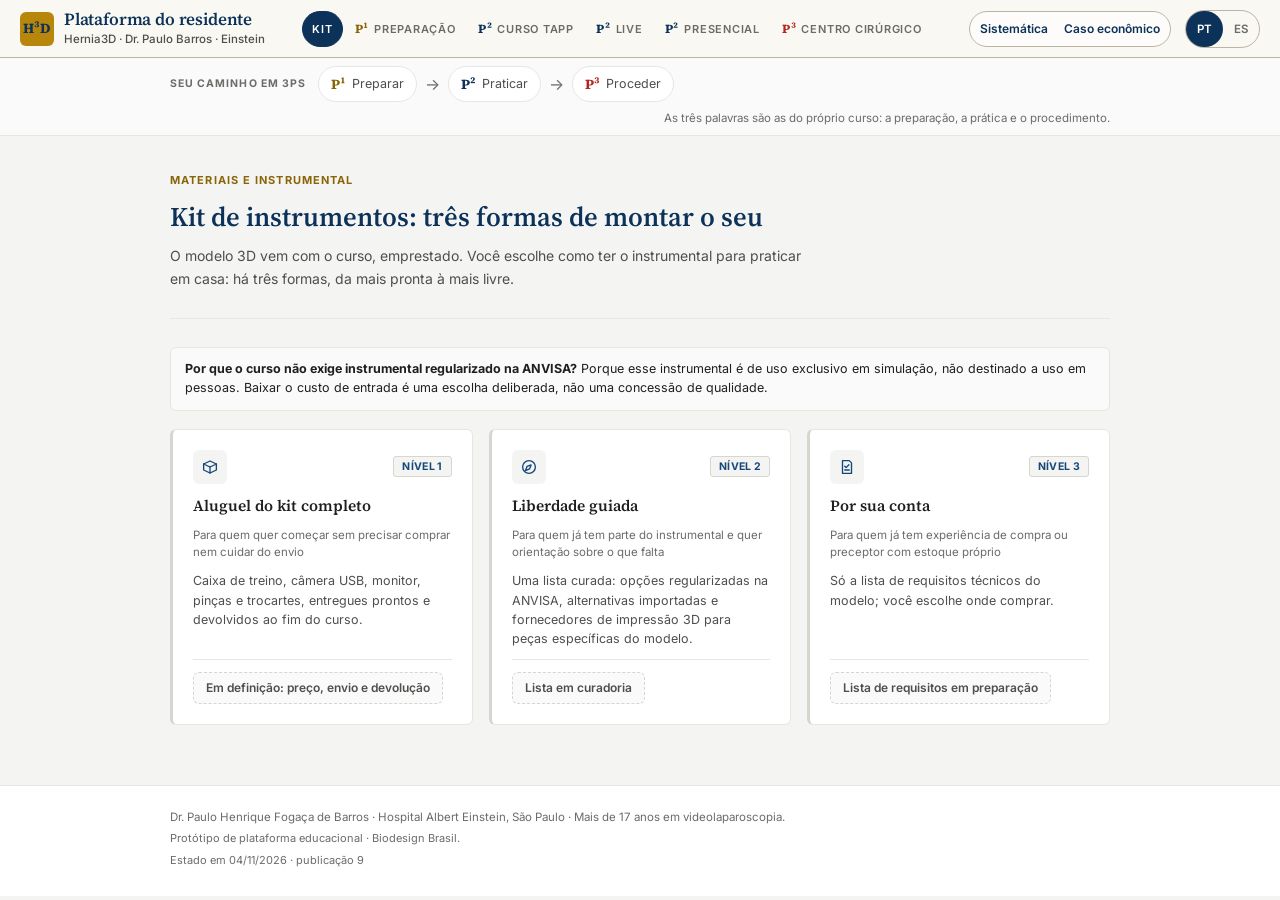
==== index.html @ 8621f770 "Publicação 9: As três peças As três peças passam a apontar umas para as outras: na barra da Sistemát" ====
<!DOCTYPE html>
<html lang="pt-BR">
<head>
<meta charset="UTF-8">
<meta name="viewport" content="width=device-width, initial-scale=1.0">
<title>Plataforma do residente · Hernia3D</title>
<meta name="description" content="Domine o TAPP antes do primeiro paciente: curso de maestria em hérnia inguinal por videolaparoscopia, num modelo impresso em 3D. Teoria, prática autoguiada, live e encontro presencial com o preceptor.">
<meta name="publicacao" content="9|2026-11-04">
<meta property="og:type" content="website">
<meta property="og:title" content="Plataforma do residente · Hernia3D">
<meta property="og:description" content="Domine o TAPP antes do primeiro paciente: curso de maestria em hérnia inguinal por videolaparoscopia, num modelo impresso em 3D.">
<meta property="og:image" content="https://biodesignbrasil.github.io/hernia3d-site/sistematica/img/og_plataforma.png">
<meta property="og:url" content="https://biodesignbrasil.github.io/hernia3d-site/">
<meta name="twitter:card" content="summary_large_image">
<link rel="icon" href="data:image/svg+xml,%3Csvg xmlns='http://www.w3.org/2000/svg' viewBox='0 0 32 32'%3E%3Crect width='32' height='32' rx='6' fill='%23B8860B'/%3E%3Ctext x='16' y='21.5' text-anchor='middle' font-family='Georgia,serif' font-weight='700' font-size='13' fill='%230C325A'%3EH%C2%B3D%3C/text%3E%3C/svg%3E">
<link rel="preconnect" href="https://fonts.googleapis.com">
<link rel="preconnect" href="https://fonts.gstatic.com" crossorigin>
<link href="https://fonts.googleapis.com/css2?family=Source+Serif+4:wght@600;700&family=Inter:wght@400;500;600;700&display=swap" rel="stylesheet">
<style>
  :root {
    --primary: #14477A;
    --primary-light: #1D5A96;
    --primary-dark: #0C325A;
    --accent: #B8860B;
    --ouro-texto: #8A6508;
    --accent-light: #FBF3E1;
    --success: #2E6B3E;
    --success-light: #EAF3EB;
    --error: #B3261E;
    --error-light: #FBEAEA;
    --neutral-50: #FAFAFA;
    --neutral-100: #F4F4F3;
    --neutral-200: #E7E6E3;
    --neutral-300: #D7D5D0;
    --neutral-600: #6B6B68;
    --neutral-700: #4E4E4B;
    --neutral-900: #1F1F1D;
    --font: "Inter", "Segoe UI", -apple-system, BlinkMacSystemFont, Roboto, sans-serif;
    --font-serif: "Source Serif 4", Georgia, "Times New Roman", serif;
    --radius: 6px;
    --shadow: 0 1px 3px rgba(0,0,0,0.08), 0 1px 2px rgba(0,0,0,0.06);
    --shadow-lg: 0 4px 16px rgba(0,0,0,0.12);
  }
  * { box-sizing: border-box; margin: 0; padding: 0; }
  body { font-family: var(--font); background: var(--neutral-100); color: var(--neutral-900); min-height: 100vh; line-height: 1.5; }
  /* o foco do teclado: contorno em ouro, fora do elemento; nenhum pai com overflow o recorta */
  :focus-visible { outline: 2px solid var(--ouro-texto); outline-offset: 2px; }

  /* ---- uma barra só, como na Sistemática e nas peças irmãs: a marca, as abas em pílula, as outras duas peças e o idioma ---- */
  header.barra {
    background: #FAF8F3; color: var(--primary-dark); padding: 0 20px;
    display: flex; align-items: center; min-height: 58px; gap: 14px;
    position: sticky; top: 0; z-index: 100; border-bottom: 1px solid #BDB5A3;
  }
  .brand { display: flex; align-items: center; gap: 10px; flex-shrink: 0; min-width: 0; }
  .brand-mark {
    width: 34px; height: 34px; border-radius: 6px; background: var(--accent); color: var(--primary-dark);
    font-family: var(--font-serif); font-weight: 700; font-size: 14px; letter-spacing: -0.02em;
    display: flex; align-items: center; justify-content: center; flex-shrink: 0;
  }
  header .title-block { min-width: 0; }
  header h1 { font-family: var(--font-serif); font-size: 17px; font-weight: 600; letter-spacing: -0.01em; line-height: 1.1; }
  /* a linha do preceptor, legível em todas as larguras */
  header .subtitle { font-size: 11.5px; font-weight: 500; color: var(--neutral-700); margin-top: 3px; line-height: 1.25; white-space: nowrap; }
  header nav { flex: 1 1 auto; min-width: 0; display: flex; flex-wrap: wrap; align-items: center; justify-content: safe center; gap: 2px; }
  header nav button { cursor: pointer; font-family: inherit; font-size: 11px; font-weight: 600; letter-spacing: .1em; text-transform: uppercase; color: var(--neutral-600);
    background: transparent; border: 1px solid transparent; border-radius: 999px; padding: 6px 11px; min-height: 36px; white-space: nowrap;
    display: inline-flex; align-items: center; justify-content: center; transition: color .15s, background .15s, border-color .15s; }
  header nav button:hover { color: var(--primary-dark); border-color: #BDB5A3; }
  header nav button.active { background: var(--primary-dark); border-color: var(--primary-dark); color: #fff; }
  header nav button.active .nav-p { color: #E8C66A; }
  .lang-switch { display: flex; border: 1px solid #BDB5A3; border-radius: 999px; flex-shrink: 0; }
  .lang-switch button { background: transparent; border: none; border-radius: 999px; color: var(--neutral-600); font-family: inherit; font-size: 11.5px; font-weight: 600;
    min-height: 36px; min-width: 36px; padding: 0 11px; cursor: pointer; }
  .lang-switch button.active { background: var(--primary-dark); color: #fff; }
  /* a triangulação: a marca H³D e as outras duas peças numa pílula só, a mesma da Sistemática e do caso econômico.
     Com o painel fora do ar, o publicador marca o link dele com data-painel="revisao" e a dica "em revisão": o sublinhado tracejado */
  .pecas { display: inline-flex; align-items: center; gap: 2px; min-height: 36px; padding: 3px 4px 3px 5px; border: 1px solid #BDB5A3; border-radius: 999px;
    background: rgba(255,255,255,.6); font-size: 12px; white-space: nowrap; flex-shrink: 0; }
  .pecas a { color: var(--primary-dark); font-weight: 600; text-decoration: none; padding: 5px 8px; border-radius: 999px; }
  .pecas a:hover { background: #fff; text-decoration: underline; text-underline-offset: 3px; }
  .pecas a[data-painel="revisao"] { text-decoration: underline dashed var(--error); text-underline-offset: 4px; }
  .pecas .irma-mark { width: 24px; height: 24px; border-radius: 5px; background: var(--accent); color: var(--primary-dark);
    font-family: var(--font-serif); font-weight: 700; font-size: 10px; display: flex; align-items: center; justify-content: center; }
  /* até 1440px a pílula perde a segunda marca e encolhe: as abas continuam numa linha só, como antes da triangulação */
  @media (max-width: 1440px) { .pecas { padding: 3px; } .pecas .irma-mark { display: none; } .pecas a { padding: 5px 7px; } }
  @media (max-width: 1440px) { header nav button { letter-spacing: .07em; padding: 6px 9px; } }
  /* até 1260px o menu desce para uma linha própria: nenhuma aba fica escondida */
  @media (max-width: 1260px) {
    header.barra { flex-wrap: wrap; padding: 8px 16px; gap: 6px 12px; }
    header nav { flex: 1 1 100%; order: 3; justify-content: flex-start; }
    .pecas { margin-left: auto; }
  }
  /* as outras duas peças no celular: só os nomes, sem a segunda marca H³D */
  @media (max-width: 760px) {
    .pecas { padding: 2px 3px; }
    .pecas .irma-mark { display: none; }
    .pecas a { padding: 6px 7px; }
  }
  /* celular (e um pouco acima, onde as seis abas já não cabem numa linha): o menu em duas linhas de três */
  @media (max-width: 700px) {
    header nav { display: grid; grid-template-columns: repeat(3, minmax(0, 1fr)); gap: 4px; }
    header nav button { white-space: normal; text-align: center; line-height: 1.15; padding: 4px 6px; font-size: 11px; letter-spacing: .04em; }
  }
  @media (max-width: 640px) {
    header.barra { padding: 8px 12px; gap: 6px 8px; }
    /* a marca ocupa o que sobra na primeira linha e quebra o texto se faltar espaço; o idioma fica nela, e a pílula das
       outras duas peças desce para uma linha só dela, centrada, para não espremer a marca */
    .brand { gap: 8px; flex: 1 1 0; }
    .lang-switch { order: 1; }
    .pecas { order: 2; flex: 1 1 100%; justify-content: center; margin-left: 0; }
    header h1 { font-size: 15px; }
    header .subtitle { font-size: 12px; white-space: normal; }
    header .subtitle .sub-marca { display: none; }
    .lang-switch button { padding: 0 9px; }
  }

  .container { max-width: 980px; margin: 0 auto; padding: 32px 20px 60px; }
  @media (max-width: 640px) { .container { padding: 24px 16px 48px; } }
  .tab-content { display: none; }
  .tab-content.active { display: block; }

  .card { background: white; border: 1px solid var(--neutral-200); border-radius: var(--radius); box-shadow: var(--shadow); padding: 24px; margin-bottom: 18px; }

  .hero { padding: 4px 0 28px; border-bottom: 1px solid var(--neutral-200); margin-bottom: 28px; }
  .hero-kicker { display: block; font-size: 11px; font-weight: 700; letter-spacing: .1em; text-transform: uppercase; color: var(--ouro-texto); margin-bottom: 10px; }
  .hero h2 { font-family: var(--font-serif); font-size: 27px; font-weight: 600; color: var(--primary-dark); margin-bottom: 10px; line-height: 1.3; }
  .hero p { font-size: 14px; color: var(--neutral-700); max-width: 640px; line-height: 1.65; }

  .alert { padding: 12px 14px; border-radius: var(--radius); margin-bottom: 18px; font-size: 12.5px; border: 1px solid var(--neutral-200); background: var(--neutral-50); }
  .alert strong { color: var(--neutral-900); }

  /* os 5 critérios de maestria, numerados, onde a página os lista */
  .crit { list-style: none; counter-reset: crit; display: flex; flex-wrap: wrap; gap: 6px; margin: 8px 0 0; padding: 0; }
  .crit li { counter-increment: crit; display: inline-flex; align-items: baseline; gap: 6px; font-size: 12.5px; color: var(--neutral-900);
    background: white; border: 1px solid var(--neutral-300); border-radius: 999px; padding: 3px 11px 3px 4px; }
  .crit li::before { content: counter(crit); display: inline-flex; align-items: center; justify-content: center; width: 18px; height: 18px; border-radius: 50%;
    background: var(--accent-light); color: var(--ouro-texto); border: 1px solid var(--accent); font-size: 10.5px; font-weight: 700; flex-shrink: 0; align-self: center; }

  /* o que ainda não está pronto: texto de estado, não botão */
  .estado { display: inline-flex; align-items: center; gap: 7px; font-size: 12px; font-weight: 600; color: var(--neutral-700); line-height: 1.35;
    background: var(--neutral-50); border: 1px dashed var(--neutral-300); border-radius: var(--radius); padding: 7px 12px; }
  .estado svg { width: 14px; height: 14px; flex-shrink: 0; }

  /* Módulos */
  .module-grid { display: grid; grid-template-columns: repeat(auto-fit, minmax(260px, 1fr)); gap: 16px; }
  .module-card {
    background: white; border: 1px solid var(--neutral-200); border-radius: var(--radius);
    padding: 20px; display: flex; flex-direction: column; gap: 10px;
    border-left: 3px solid var(--neutral-300);
  }
  .module-card h3 { font-family: var(--font-serif); font-size: 15.5px; font-weight: 600; }
  .module-audience { font-size: 11.5px; color: var(--neutral-600); }
  .module-top { display: flex; align-items: center; justify-content: space-between; gap: 10px; }
  .module-icon { width: 34px; height: 34px; border-radius: 6px; background: var(--neutral-100); color: var(--primary); display: flex; align-items: center; justify-content: center; flex-shrink: 0; }
  .module-icon svg { width: 18px; height: 18px; }
  .evidence-badge { display: inline-block; font-size: 10.5px; font-weight: 700; padding: 2px 8px; border-radius: 3px; letter-spacing: .03em; width: fit-content; border: 1px solid; }
  .evidence-badge.direct { background: var(--success-light); color: var(--success); border-color: var(--success); }
  .evidence-badge.design { background: var(--accent-light); color: var(--ouro-texto); border-color: var(--accent); }
  .evidence-badge.neutral { background: var(--neutral-100); color: var(--primary); border-color: var(--neutral-300); }
  .module-rationale { font-size: 12.5px; line-height: 1.55; color: var(--neutral-700); }
  .module-rationale strong { color: var(--neutral-900); }
  .module-footer { margin-top: auto; padding-top: 12px; border-top: 1px solid var(--neutral-200); }

  .btn {
    padding: 9px 18px; border-radius: var(--radius);
    font-size: 13px; font-weight: 600; cursor: pointer; transition: all 0.15s;
    display: inline-block; width: 100%; text-align: center; border: 1px solid var(--primary);
  }
  .btn-primary { background: var(--primary); color: white; }
  .btn-primary:hover { background: var(--primary-dark); }
  .btn-outline { background: transparent; color: var(--primary); }
  .btn-outline:hover { background: var(--neutral-50); }

  /* Sessão ao vivo: travada até a maestria */
  .live-card {
    background: white; border: 1px solid var(--primary); border-left: 4px solid var(--primary);
    border-radius: var(--radius); padding: 24px; box-shadow: var(--shadow);
  }
  .live-card .tag { display: inline-block; background: #E3EAF2; color: var(--primary-dark); border: 1px solid var(--primary); padding: 3px 10px; border-radius: 3px; font-size: 10.5px; font-weight: 700; letter-spacing: .03em; margin-bottom: 12px; }
  .live-card h3 { font-family: var(--font-serif); font-size: 18px; font-weight: 600; color: var(--primary-dark); margin-bottom: 4px; }
  .live-card .date-row { display: flex; align-items: baseline; gap: 10px; margin: 14px 0; flex-wrap: wrap; }
  .live-card .date-big { font-family: var(--font-serif); font-size: 22px; font-weight: 700; color: var(--neutral-900); }
  .live-card .date-sub { font-size: 12px; color: var(--neutral-600); }
  .live-card p { font-size: 13px; line-height: 1.6; color: var(--neutral-700); max-width: 560px; margin-bottom: 16px; }

  .bonus-card {
    background: var(--neutral-50); border: 1px solid var(--neutral-200); border-radius: var(--radius);
    padding: 20px; margin-top: 14px;
  }
  .bonus-card .tag { display: inline-block; background: var(--accent-light); color: var(--ouro-texto); border: 1px solid var(--accent); padding: 3px 10px; border-radius: 3px; font-size: 10.5px; font-weight: 700; margin-bottom: 8px; }
  .bonus-card h4 { font-size: 13.5px; font-weight: 700; margin-bottom: 6px; }
  .bonus-card p { font-size: 12.5px; color: var(--neutral-700); line-height: 1.6; }

  .locked-hint { font-size: 12.5px; color: var(--neutral-700); margin-top: 20px; padding: 14px 16px; background: var(--neutral-50); border: 1px dashed var(--neutral-300); border-radius: var(--radius); }
  .locked-hint > p + p { margin-top: 8px; color: var(--neutral-600); }

  /* Tab 2 — Curso */
  .stats-row { display: grid; grid-template-columns: repeat(auto-fit, minmax(150px, 1fr)); gap: 14px; margin-bottom: 10px; }
  .stat-box { background: white; border: 1px solid var(--neutral-200); border-top: 3px solid var(--accent); border-radius: var(--radius); padding: 18px 16px; text-align: center; }
  .stat-box .num { font-family: var(--font-serif); font-size: 27px; font-weight: 700; color: var(--primary-dark); }
  .stat-box .lbl { font-size: 11px; color: var(--neutral-600); margin-top: 6px; line-height: 1.35; }
  .stat-nota { font-size: 12px; color: var(--neutral-700); line-height: 1.55; margin-bottom: 24px; max-width: 760px; }

  .journey { display: flex; gap: 0; overflow-x: auto; margin: 6px 0 4px; padding-bottom: 4px; }
  .journey-step { flex: 1; min-width: 150px; text-align: left; padding: 0 14px 0 0; position: relative; }
  .journey-step:not(:last-child)::after { content: ""; position: absolute; right: 0; top: 14px; width: 14px; height: 1px; background: var(--neutral-300); }
  .journey-num { width: 26px; height: 26px; border-radius: 3px; background: var(--primary); color: white; display: flex; align-items: center; justify-content: center; font-weight: 700; font-size: 12px; margin-bottom: 8px; }
  /* a porta da maestria: o passo que abre a live e o centro cirúrgico */
  .journey-step.porta .journey-num { background: var(--accent-light); color: var(--ouro-texto); border: 1.5px solid var(--accent); border-radius: 50%; }
  .journey-step.porta h4 { color: var(--ouro-texto); }
  .journey-step h4 { font-size: 12.5px; font-weight: 700; margin-bottom: 3px; }
  .journey-step p { font-size: 11.5px; color: var(--neutral-600); line-height: 1.4; }
  /* até 860px os 5 passos quebram em linhas: nenhum fica escondido numa rolagem lateral */
  @media (max-width: 860px) {
    .journey { display: grid; grid-template-columns: repeat(auto-fit, minmax(130px, 1fr)); gap: 14px; overflow: visible; padding-bottom: 0; }
    .journey-step { min-width: 0; padding-right: 0; }
    .journey-step:not(:last-child)::after { display: none; }
  }

  .moment-list { display: flex; flex-direction: column; gap: 12px; }
  .moment { padding: 14px 16px; border-radius: var(--radius); background: var(--neutral-50); border-left: 3px solid var(--primary); }
  .moment-head { display: flex; align-items: baseline; gap: 8px; margin-bottom: 3px; flex-wrap: wrap; }
  .moment-phase { font-size: 10.5px; font-weight: 700; color: var(--primary); letter-spacing: .03em; }
  .moment h4 { font-size: 13px; font-weight: 700; }
  .moment p { font-size: 12.5px; color: var(--neutral-700); line-height: 1.5; }
  .moment .clinical { font-size: 11.5px; color: var(--ouro-texto); font-weight: 600; margin-top: 5px; }
  .premodule-tag {
    display: inline-flex; align-items: center; gap: 5px; margin-top: 8px; min-height: 36px; text-align: left;
    font-family: inherit; font-size: 11.5px; font-weight: 600; line-height: 1.35; color: var(--primary); background: white;
    border: 1px solid var(--primary); border-radius: 3px; padding: 6px 10px; cursor: pointer;
  }
  button.premodule-tag:hover { background: var(--primary); color: white; }
  .premodule-tag.none { color: var(--neutral-600); border-color: var(--neutral-300); cursor: default; background: transparent; min-height: 0; }
  .sec-tit { font-family: var(--font-serif); font-size: 19px; font-weight: 600; color: var(--primary-dark); margin: 30px 0 4px; }
  .sec-sub { font-size: 13px; color: var(--neutral-700); margin-bottom: 14px; max-width: 720px; line-height: 1.6; }

  /* Checklist de autoavaliação — erros críticos */
  .ce-list { display: flex; flex-direction: column; gap: 8px; }
  .ce-item {
    display: flex; align-items: flex-start; gap: 10px; padding: 10px 12px;
    border: 1px solid var(--neutral-200); border-radius: var(--radius); background: var(--neutral-50);
    cursor: pointer; transition: all 0.15s;
  }
  .ce-item input[type=checkbox] { margin-top: 3px; flex-shrink: 0; width: 15px; height: 15px; accent-color: var(--error); cursor: pointer; }
  .ce-item .ce-code {
    display: inline-block; font-size: 10px; font-weight: 700; color: var(--primary); background: white;
    border: 1px solid var(--neutral-300); border-radius: 3px; padding: 1px 6px; margin-right: 6px;
  }
  .ce-item .ce-text { font-size: 12.5px; color: var(--neutral-900); }
  .ce-item .ce-consequence { display: block; font-size: 11px; color: var(--neutral-600); margin-top: 2px; }
  .ce-item.checked { background: var(--error-light); border-color: var(--error); }
  .ce-item.checked .ce-code { border-color: var(--error); color: var(--error); }
  .ce-result { margin-top: 14px; padding: 12px 14px; border-radius: var(--radius); font-size: 12.5px; font-weight: 600; border: 1px solid; }
  /* sem marcas: um critério cumprido, não a maestria; por isso neutro, e não verde */
  .ce-result.ok { background: var(--neutral-50); color: var(--primary-dark); border-color: var(--neutral-300); }
  .ce-result.fail { background: var(--error-light); color: var(--error); border-color: var(--error); }
  /* a próxima sessão começa sem marcas */
  .ce-limpa { margin-top: 10px; font: inherit; font-size: 12.5px; font-weight: 600; color: var(--primary); background: white;
    border: 1px solid var(--neutral-300); border-radius: var(--radius); padding: 6px 12px; min-height: 36px; cursor: pointer; }
  .ce-limpa:hover { border-color: var(--primary); }
  .ce-limpa[hidden] { display: none; }

  .sources { font-size: 11px; color: var(--neutral-600); margin-top: 24px; padding-top: 16px; border-top: 1px solid var(--neutral-200); line-height: 1.6; }

  .site-footer { border-top: 1px solid var(--neutral-200); background: white; }
  .site-footer .container { padding-top: 22px; padding-bottom: 26px; }
  .site-footer p { font-size: 11.5px; color: var(--neutral-600); line-height: 1.6; }
  .site-footer .footer-note { margin-top: 4px; font-size: 11px; color: var(--neutral-600); }

  @media (max-width: 640px) {
    .journey { grid-template-columns: minmax(0, 1fr); }
    .hero h2 { font-size: 21px; }
  }

  /* ---- os 3Ps: a trilha, o menu e o mapa da região inguinal ---- */
  /* --k: linhas e preenchimentos · --kt: a mesma cor como texto (o ouro escurece para ler bem) · --kf: fundo claro */
  .k0 { --k: #B8860B; --kt: #8A6508; --kf: #F8EFD9; } .k1 { --k: #0C325A; --kt: #0C325A; --kf: #E3EAF2; } .k2 { --k: #B3261E; --kt: #B3261E; --kf: #F6E3E0; }
  .nav-p { display: inline-block; font-family: var(--font-serif); font-weight: 700; font-size: 12.5px; color: var(--kt); margin-right: 5px; }
  .trilha-p { background: var(--neutral-50); border-bottom: 1px solid var(--neutral-200); }
  .trilha-p .container { padding: 8px 20px; display: flex; align-items: center; gap: 8px; flex-wrap: wrap; }
  .trilha-p .rot { font-size: 10.5px; font-weight: 700; letter-spacing: .1em; text-transform: uppercase; color: var(--neutral-600); margin-right: 4px; }
  .trilha-p button { display: inline-flex; align-items: center; gap: 6px; border: 1px solid var(--neutral-200); background: white; border-radius: 999px;
    min-height: 36px; padding: 3px 12px; cursor: pointer; font: inherit; font-size: 12.5px; color: var(--neutral-700); }
  .trilha-p button b { font-family: var(--font-serif); color: var(--kt); font-size: 14px; }
  .trilha-p button.on { background: var(--kf); border-color: var(--k); color: var(--neutral-900); font-weight: 600; }
  .trilha-p .seta { color: var(--neutral-600); }
  .trilha-p .dica-p { font-size: 11.5px; color: var(--neutral-600); margin-left: auto; }
  .p-card { border-left: 4px solid var(--k); }
  .p-head { display: flex; align-items: baseline; gap: 10px; flex-wrap: wrap; margin-bottom: 4px; }
  .p-head .sig { font-family: var(--font-serif); font-weight: 700; font-size: 26px; color: var(--kt); line-height: 1; }
  .p-head h3 { font-family: var(--font-serif); font-size: 19px; font-weight: 600; color: var(--primary-dark); }
  .p-sub { font-size: 13px; color: var(--neutral-700); margin-bottom: 14px; max-width: 720px; line-height: 1.6; }
  .p-grade { display: grid; grid-template-columns: minmax(0, 1fr); gap: 14px; align-items: start; }
  .mapa-fig { border: 1px solid var(--neutral-200); border-radius: var(--radius); background: #FAF8F3; overflow: hidden; }
  .mapa-fig svg { display: block; width: 100%; height: auto; }
  .mapa-nota { font-size: 11.5px; color: var(--neutral-600); margin-top: 5px; }
  .leg-mob { display: none; margin: 6px 0 0; padding: 0; list-style: none; font-size: 12.5px; columns: 2; column-gap: 14px; }
  .leg-mob li { break-inside: avoid; margin: 0 0 3px; }
  .leg-mob b { display: inline-flex; width: 18px; height: 18px; border-radius: 50%; background: #0C325A; color: #fff; font-size: 10.5px;
    align-items: center; justify-content: center; margin-right: 6px; }
  .quiz-box { border: 1px solid var(--neutral-200); border-radius: var(--radius); padding: 12px 14px; background: var(--neutral-50); }
  .quiz-box h4 { font-size: 11px; font-weight: 700; letter-spacing: .1em; text-transform: uppercase; color: var(--neutral-600); margin-bottom: 4px; }
  .quiz-box p { font-size: 13px; color: var(--neutral-700); }
  .quiz-p { margin-top: 8px; font-size: 14px !important; color: var(--neutral-900) !important; }
  .quiz-p b { font-family: var(--font-serif); font-size: 16px; color: var(--primary-dark); }
  .fb { margin-top: 4px; min-height: 1.4em; } .fb.ok { color: var(--success) !important; } .fb.erro { color: var(--error) !important; }
  /* sem o mapa, os nomes das seis estruturas: uma lista simples, que não parece botão */
  .lista-r { margin: 2px 0 0; padding-left: 20px; columns: 3; column-gap: 28px; font-size: 13px; line-height: 1.5; color: var(--neutral-900); }
  .lista-r li { break-inside: avoid; margin-bottom: 4px; }
  .lista-r:empty { display: none; }
  #macro-card { display: grid; grid-template-columns: minmax(0, 1fr) minmax(0, 1.1fr); column-gap: 22px; }
  #macro-card > h3, #macro-card > p { grid-column: 1 / -1; }
  #macro-card.sem-mapa { grid-template-columns: minmax(0, 1fr); }
  #macro-card.sem-mapa .macro-mapa { display: none; }
  #macro-card .moment.fase { cursor: pointer; }
  #macro-card .moment.fase.on { background: #F4EAD2; border-left-color: #B8860B; }
  .macro-mapa { position: sticky; top: 130px; align-self: start; }
  .macro-mapa .linha { display: flex; align-items: center; justify-content: space-between; gap: 10px; margin-bottom: 8px; flex-wrap: wrap; }
  .macro-mapa .linha span { font-size: 12px; color: var(--neutral-600); }
  .abc { display: grid; grid-template-columns: repeat(3, minmax(0, 1fr)); gap: 10px; }
  .abc div { border-radius: var(--radius); padding: 12px 14px; color: #fff; background: #0C325A; font-size: 12.5px; line-height: 1.45; }
  /* a supervisão diminui e o azul clareia; a fase C, clara, leva texto escuro para manter o contraste */
  .abc div:nth-child(2) { background: #3D5F84; } .abc div:nth-child(3) { background: #D9E2EC; color: var(--primary-dark); }
  .abc b { display: block; font-size: 14px; margin-bottom: 2px; }
  .cir-nota { font-size: 12.5px; color: var(--neutral-700); line-height: 1.55; margin-top: 12px; }
  .aberto-r { border: 1px dashed var(--error); border-radius: var(--radius); padding: 10px 14px; color: var(--error); font-size: 13px; line-height: 1.55; }

  /* o mapa: uma geometria só, três peles (as cores do modelo, o checklist, o paciente) */
  .mapa { --ouro: #B8860B; --ouro-claro: #F4EAD2; --tinta: #0C325A; --risco: #B3261E; --papel: #FAF8F3;
    --fundo: #FFFDF8; --musc: #fff; --musc-s: #0C325A; --osso: #fff; --osso-s: #0C325A; --lig: #fff; --lig-s: #0C325A; --art: #0C325A; --vei: #0C325A;
    --nervo: #0C325A; --nervo-dash: 3 2.5; --cordao: #fff; --cordao-s: #0C325A; --zona-f: none; --zona-s: #0C325A; --def-f: none; --def-s: #0C325A;
    --perit: none; --perit-s: #0C325A; --orif: #0C325A; --ref: #fff; --ref-s: #0C325A; --saco: none; --saco-s: #0C325A; --ctx: #F4F1EA; }
  .mapa * { transition: fill .35s, stroke .35s, opacity .35s; }
  .mapa .moldura { fill: var(--papel); } .mapa .fundo { fill: var(--fundo); }
  .mapa .ctx { fill: var(--ctx); stroke: rgba(12,50,90,.18); stroke-width: 1; }
  .mapa .t-musc .f { fill: var(--musc); stroke: var(--musc-s); stroke-width: 1; }
  .mapa .t-osso .fx1 { fill: none; stroke: var(--osso-s); stroke-width: 12; stroke-linecap: round; }
  .mapa .t-osso .fx2 { fill: none; stroke: var(--osso); stroke-width: 9; stroke-linecap: round; }
  .mapa .t-lig .fx1 { fill: none; stroke: var(--lig-s); stroke-width: 9; stroke-linecap: round; }
  .mapa .t-lig .fx2 { fill: none; stroke: var(--lig); stroke-width: 6; stroke-linecap: round; }
  .mapa .art { fill: none; stroke: var(--art); stroke-width: 3.4; stroke-linecap: round; }
  .mapa .vei { fill: none; stroke: var(--vei); stroke-width: 2.6; stroke-linecap: round; }
  .mapa .nv { fill: none; stroke: var(--nervo); stroke-width: 2.3; stroke-linecap: round; stroke-dasharray: var(--nervo-dash); }
  .mapa .cd1 { fill: none; stroke: var(--cordao-s); stroke-width: 6.5; stroke-linecap: round; }
  .mapa .cd2 { fill: none; stroke: var(--cordao); stroke-width: 4; stroke-linecap: round; }
  .mapa .t-zona .f { fill: var(--zona-f); stroke: var(--zona-s); stroke-width: 1.3; stroke-dasharray: 5 3; }
  .mapa .t-defeito .f { fill: var(--def-f); stroke: var(--def-s); stroke-width: 1.2; stroke-dasharray: 2 2.5; }
  .mapa .t-anel .f { fill: var(--def-f); stroke: var(--def-s); stroke-width: 1.6; }
  .mapa .t-anel .saco { fill: var(--saco); stroke: var(--saco-s); stroke-width: 1; }
  .mapa .t-camada .f { fill: var(--perit); stroke: var(--perit-s); stroke-width: 1.2; }
  .mapa .t-camada .borda { fill: none; stroke: var(--perit-s); stroke-width: 2.4; stroke-dasharray: 7 4; }
  .mapa .t-contorno .ct { fill: none; stroke: var(--orif); stroke-width: 1.8; stroke-dasharray: 7 4; }
  .mapa .t-ref .f { fill: var(--ref); stroke: var(--ref-s); stroke-width: 1; }
  .mapa .hit { fill: none; stroke: transparent; stroke-width: 16; pointer-events: stroke; }
  .mapa .lm { stroke: rgba(12,50,90,.35); stroke-width: 1; stroke-dasharray: 3 4; }
  .mapa .lm-rot { font-size: 10.5px; font-weight: 700; letter-spacing: .12em; fill: #6B6A64; }
  .mapa .est:not(.on) { opacity: .32; }
  .mapa.quiz .est { cursor: pointer; } .mapa .est:focus { outline: none; } .mapa .est:focus-visible { outline: 2px solid #B8860B; }
  .mapa .rot text { font-size: 13.5px; font-weight: 500; fill: var(--tinta); }
  .mapa .rot .perigo text { fill: var(--risco); font-weight: 600; }
  .mapa .rot line { stroke: var(--tinta); stroke-opacity: .5; stroke-width: 1; } .mapa .rot circle { fill: var(--tinta); }
  .mapa .rot .perigo line { stroke: var(--risco); } .mapa .rot .perigo circle { fill: var(--risco); }
  .mapa .pts { display: none; }
  .mapa .pts circle { fill: var(--tinta); stroke: #fff; stroke-width: 2; } .mapa .pts text { fill: #fff; font-size: 14px; font-weight: 700; text-anchor: middle; }
  .mapa.sem-nomes .rot { display: none; }
  .mapa.compacto .rot { display: none; } .mapa.compacto .pts { display: inline; }
  .leg-mob.sempre { display: block; margin-top: 8px; }
  .mapa[data-pele="modelo"] { --fundo: #E6D0C4; --musc: #C98476; --musc-s: #A9645A; --osso: #F8F4EA; --osso-s: #BDB5A3;
    --lig: #F1E9D8; --lig-s: #C2B596; --art: #B3261E; --vei: #2F5C9A; --nervo: #E0A91A; --nervo-dash: none; --cordao: #FBF8F1; --cordao-s: #9F947F;
    --def-s: rgba(12,50,90,.28); --perit: rgba(214,231,243,.62); --perit-s: #8EAAC0; --orif: rgba(12,50,90,.3); --ref: #E3B7A9; --ref-s: #C4978A;
    --saco: #D6AE62; --saco-s: #A9853E; --ctx: #F6F1E7; }
  .mapa[data-pele="checklist"] { --fundo: #F6F2EA; --musc: #E9E3D7; --musc-s: #D3CBBB; --osso: #F4F0E7; --osso-s: #CFC7B6;
    --lig: #F4F0E7; --lig-s: #CFC7B6; --art: #CDC4B4; --vei: #CDC4B4; --nervo: #D3CABA; --nervo-dash: none; --cordao: #F4F0E7; --cordao-s: #C9C0AF;
    --def-s: #CFC7B6; --perit: rgba(232,226,214,.55); --perit-s: #CFC7B6; --orif: #BDB5A3; --ref: #EEE8DC; --ref-s: #D6CFC0; --saco: #E2DACB; --saco-s: #CFC7B6; }
  .mapa[data-pele="checklist"] .est:not(.on) { opacity: 1; }
  .mapa[data-pele="checklist"] .on .f { fill: var(--ouro-claro); stroke: var(--ouro); }
  .mapa[data-pele="checklist"] .on .fx1, .mapa[data-pele="checklist"] .on .cd1, .mapa[data-pele="checklist"] .on .art, .mapa[data-pele="checklist"] .on .vei,
  .mapa[data-pele="checklist"] .on .nv, .mapa[data-pele="checklist"] .on .ct, .mapa[data-pele="checklist"] .on .borda { stroke: var(--ouro); }
  .mapa[data-pele="checklist"] .on .saco { fill: var(--ouro); }
  .mapa[data-pele="checklist"] .t-zona.on .f { fill: url(#hachura-ouro); }
  .mapa[data-pele="paciente"] { --fundo: #F0DDB4; --musc: #D49C8A; --musc-s: #B97E6C; --osso: #F3ECDD; --osso-s: #CDBF9F;
    --lig: #EFE4CC; --lig-s: #CBB991; --art: #B3261E; --vei: #2F5C9A; --nervo: #C9971A; --nervo-dash: 3 3; --cordao: #F6F1E6; --cordao-s: #B5A27F;
    --zona-f: url(#hachura); --zona-s: #B3261E; --def-s: rgba(12,50,90,.25); --perit: rgba(244,228,216,.74); --perit-s: #D3B3A0; --orif: rgba(12,50,90,.28);
    --ref: #E6B4A2; --ref-s: #C98F7C; --saco: #D9BC8E; --saco-s: #B29364; --ctx: #F5EEE0; }
  @media (prefers-reduced-motion: reduce) { .mapa * { transition: none; } }
  @media (max-width: 760px) {
    .p-grade, #macro-card { grid-template-columns: minmax(0, 1fr); }
    .macro-mapa { position: static; margin-top: 14px; }
    .abc { grid-template-columns: minmax(0, 1fr); }
    .trilha-p .dica-p { margin-left: 0; }
    .lista-r { columns: 2; }
  }
  @media (max-width: 640px) {
    .mapa .rot { display: none; } .mapa .pts { display: inline; } .mapa.sem-nomes .pts { display: none; } .leg-mob { display: block; }
    /* a trilha no celular: o rótulo numa linha, os três Ps embaixo, sem as setas e sem a dica */
    .trilha-p .container { display: grid; grid-template-columns: repeat(3, minmax(0, 1fr)); gap: 4px 6px; padding: 6px 12px 8px; }
    .trilha-p .rot { grid-column: 1 / -1; }
    .trilha-p .seta, .trilha-p .dica-p { display: none; }
    .trilha-p button { justify-content: center; padding: 3px 6px; }
    /* celular: texto corrido e legendas a 12px ou mais; os rótulos em versalete ficam em 11px */
    .module-audience, .stat-box .lbl, .journey-step p, .moment-phase, .moment .clinical, .premodule-tag, .ce-item .ce-code, .ce-item .ce-consequence,
    .sources, .site-footer p, .site-footer .footer-note, .mapa-nota, .lang-switch button { font-size: 12px; }
    .trilha-p .rot, .evidence-badge, .live-card .tag, .bonus-card .tag, .crit li::before, .leg-mob b { font-size: 11px; }
  }
</style>
</head>
<body>
<svg width="0" height="0" style="position:absolute" aria-hidden="true">
  <defs>
    <pattern id="hachura" width="7" height="7" patternUnits="userSpaceOnUse" patternTransform="rotate(45)">
      <rect width="7" height="7" fill="rgba(179,38,30,.10)"/><line x1="0" y1="0" x2="0" y2="7" stroke="#B3261E" stroke-width="1.6" opacity=".55"/>
    </pattern>
    <pattern id="hachura-ouro" width="7" height="7" patternUnits="userSpaceOnUse" patternTransform="rotate(45)">
      <rect width="7" height="7" fill="rgba(184,134,11,.10)"/><line x1="0" y1="0" x2="0" y2="7" stroke="#B8860B" stroke-width="1.4" opacity=".55"/>
    </pattern>
  </defs>
</svg>

<!-- uma barra só, como na Sistemática e nas peças irmãs: a marca, as abas, o atalho para as outras duas peças e o idioma -->
<header class="barra">
  <div class="brand">
    <div class="brand-mark" aria-hidden="true">H³D</div>
    <div class="title-block">
      <h1 data-i18n="headerTitle">Plataforma do residente</h1>
      <div class="subtitle"><span class="sub-marca">Hernia3D · </span><span data-i18n="headerAffil">Dr. Paulo Barros · Einstein</span></div>
    </div>
  </div>
  <nav aria-label="Etapas do curso" data-i18n-aria="navAria">
    <button type="button" class="active" aria-current="page" data-tab="kit"><span data-i18n="navKit">Kit</span></button>
    <button type="button" data-tab="preparacao"><span class="nav-p k0">P¹</span><span data-i18n="navPreparacao">Preparação</span></button>
    <button type="button" data-tab="curso"><span class="nav-p k1">P²</span><span data-i18n="navCurso">Curso TAPP</span></button>
    <button type="button" data-tab="live"><span class="nav-p k1">P²</span><span data-i18n="navLive">Live</span></button>
    <button type="button" data-tab="presencial"><span class="nav-p k1">P²</span><span data-i18n="navPresencial">Presencial</span></button>
    <button type="button" data-tab="cirurgia"><span class="nav-p k2">P³</span><span data-i18n="navCirurgia">Centro cirúrgico</span></button>
  </nav>
  <!-- a triangulação: cada peça aponta para as outras duas. Na publicação, os endereços do vault viram os do site -->
  <div class="pecas" role="group" aria-label="As outras peças do Hernia3D" data-i18n-aria="pecasAria">
    <span class="irma-mark" aria-hidden="true">H³D</span>
    <a href="sistematica/" data-irma>Sistemática</a>
    <a href="caso-economico/" data-painel><span data-i18n="pecaCaso">Caso econômico</span></a>
  </div>
  <div class="lang-switch" role="group" aria-label="Idioma">
    <button type="button" id="lang-pt" class="active" aria-pressed="true" lang="pt" onclick="setLanguage('pt')">PT</button>
    <button type="button" id="lang-es" aria-pressed="false" lang="es" onclick="setLanguage('es')">ES</button>
  </div>
</header>

<div class="trilha-p">
  <div class="container">
    <span class="rot" data-i18n="trilhaRot">Seu caminho em 3Ps</span>
    <button type="button" class="k0" data-tab="preparacao"><b>P¹</b><span data-i18n="p1Nome">Preparar</span></button><span class="seta" aria-hidden="true">→</span>
    <button type="button" class="k1" data-tab="curso"><b>P²</b><span data-i18n="p2Nome">Praticar</span></button><span class="seta" aria-hidden="true">→</span>
    <button type="button" class="k2" data-tab="cirurgia"><b>P³</b><span data-i18n="p3Nome">Proceder</span></button>
    <span class="dica-p" data-i18n="trilhaDica">As três palavras são as do próprio curso: a preparação, a prática e o procedimento.</span>
  </div>
</div>

<main id="conteudo">
<!-- ════════════════════════════════════════
     TAB 0 — KIT DE INSTRUMENTOS
════════════════════════════════════════ -->
<div id="tab-kit" class="tab-content active">
<div class="container">

  <div class="hero">
    <span class="hero-kicker" data-i18n="kitKicker">Materiais e instrumental</span>
    <h2 tabindex="-1" data-i18n="kitHeroTitle">Kit de instrumentos: três formas de montar o seu</h2>
    <p data-i18n="kitHeroSub">O modelo 3D vem com o curso, emprestado. Você escolhe como ter o instrumental para praticar em casa: há três formas, da mais pronta à mais livre.</p>
  </div>

  <div class="alert" data-i18n-html="kitPhilosophyNote">
    <strong>Por que o curso não exige instrumental regularizado na ANVISA?</strong> Porque esse instrumental é de uso exclusivo em simulação, não destinado a uso em pessoas. Baixar o custo de entrada é uma escolha deliberada, não uma concessão de qualidade.
  </div>

  <div class="module-grid">

    <div class="module-card">
      <div class="module-top">
        <div class="module-icon"><svg viewBox="0 0 24 24" fill="none" stroke="currentColor" stroke-width="1.8" stroke-linecap="round" stroke-linejoin="round"><path d="M3.5 8L12 4l8.5 4-8.5 4-8.5-4z"/><path d="M3.5 8v8l8.5 4 8.5-4V8"/><path d="M12 12v8"/></svg></div>
        <span class="evidence-badge neutral" data-i18n="kitBadge1">NÍVEL 1</span>
      </div>
      <h3 data-i18n="kit1Title">Aluguel do kit completo</h3>
      <div class="module-audience" data-i18n="kit1Audience">Para quem quer começar sem precisar comprar nem cuidar do envio</div>
      <div class="module-rationale" data-i18n="kit1Desc">Caixa de treino, câmera USB, monitor, pinças e trocartes, entregues prontos e devolvidos ao fim do curso.</div>
      <div class="module-footer">
        <span class="estado" data-i18n="kit1Estado">Em definição: preço, envio e devolução</span>
      </div>
    </div>

    <div class="module-card">
      <div class="module-top">
        <div class="module-icon"><svg viewBox="0 0 24 24" fill="none" stroke="currentColor" stroke-width="1.8" stroke-linecap="round" stroke-linejoin="round"><circle cx="12" cy="12" r="8.5"/><path d="M14.8 9.2l-2.1 5.4-5.4 2.1 2.1-5.4z"/></svg></div>
        <span class="evidence-badge neutral" data-i18n="kitBadge2">NÍVEL 2</span>
      </div>
      <h3 data-i18n="kit2Title">Liberdade guiada</h3>
      <div class="module-audience" data-i18n="kit2Audience">Para quem já tem parte do instrumental e quer orientação sobre o que falta</div>
      <div class="module-rationale" data-i18n="kit2Desc">Uma lista curada: opções regularizadas na ANVISA, alternativas importadas e fornecedores de impressão 3D para peças específicas do modelo.</div>
      <div class="module-footer">
        <span class="estado" data-i18n="kit2Estado">Lista em curadoria</span>
      </div>
    </div>

    <div class="module-card">
      <div class="module-top">
        <div class="module-icon"><svg viewBox="0 0 24 24" fill="none" stroke="currentColor" stroke-width="1.8" stroke-linecap="round" stroke-linejoin="round"><path d="M6 3.5h9l3 3v14H6z"/><path d="M9 11l1.8 1.8L14.5 9M9 16h6"/></svg></div>
        <span class="evidence-badge neutral" data-i18n="kitBadge3">NÍVEL 3</span>
      </div>
      <h3 data-i18n="kit3Title">Por sua conta</h3>
      <div class="module-audience" data-i18n="kit3Audience">Para quem já tem experiência de compra ou preceptor com estoque próprio</div>
      <div class="module-rationale" data-i18n="kit3Desc">Só a lista de requisitos técnicos do modelo; você escolhe onde comprar.</div>
      <div class="module-footer">
        <span class="estado" data-i18n="kit3Estado">Lista de requisitos em preparação</span>
      </div>
    </div>

  </div>

</div>
</div>

<!-- ════════════════════════════════════════
     TAB 1 — P¹ PREPARAÇÃO: TEORIA, PRIMEIRA SESSÃO E PRÉ-MÓDULOS
════════════════════════════════════════ -->
<div id="tab-preparacao" class="tab-content">
<div class="container">

  <div class="hero">
    <span class="hero-kicker" data-i18n="pmKicker">Primeira etapa · P¹ Preparar</span>
    <h2 tabindex="-1" data-i18n="pmHeroTitle">Antes da prática: a teoria, a primeira sessão e, se faltar base, os pré-módulos</h2>
    <p data-i18n="pmHeroSub">Todo residente faz a teoria e a primeira sessão no modelo. Os pré-módulos são só para quem ainda não tem a base de videolaparoscopia.</p>
  </div>

  <div class="card p-card k0">
    <div class="p-head"><span class="sig">P¹</span><h3 data-i18n="p1EtapasTit">O que todo residente faz</h3></div>
    <div class="moment-list">
      <div class="moment">
        <div class="moment-head"><span class="moment-phase">1</span><h4 data-i18n="p1TeoriaTit">Teoria do TAPP, com teste</h4></div>
        <p data-i18n="p1TeoriaDesc">Anatomia, etapas do procedimento e instrumental, no seu ritmo. O teste pede 90% de acerto para avançar, com tentativas ilimitadas.</p>
      </div>
      <div class="moment">
        <div class="moment-head"><span class="moment-phase">2</span><h4 data-i18n="p1OnbTit">Primeira sessão no modelo (onboarding)</h4></div>
        <p data-i18n="p1OnbDesc">Você monta o modelo, conhece as peças e faz o primeiro TAPP guiado por um vídeo de referência, narrado. Esta sessão não vale nota e não conta entre as sessões da prática.</p>
      </div>
    </div>
  </div>

  <div class="card p-card k0">
    <div class="p-head"><span class="sig">P¹</span><h3 data-i18n="p1Tit">Preparar: a anatomia que você vai nomear</h3></div>
    <p class="p-sub" data-i18n="p1Sub" data-i18n-sem-mapa="p1SubTexto">Antes de cortar, nomeie. Estas são as seis estruturas que a primeira sessão apresenta no modelo, vistas por dentro, pela câmera: medial à esquerda, lateral à direita.</p>
    <div class="p-grade">
      <div>
        <div class="mapa-fig" id="mapa-p1"></div>
        <p class="mapa-nota" data-i18n="mapaNota">Região inguinal direita · esquema simplificado, não é atlas.</p>
        <ol class="leg-mob" id="leg-p1"></ol>
        <ul class="lista-r" id="lista-p1"></ul>
      </div>
      <div class="quiz-box" id="quiz-box">
        <h4 data-i18n="quizTit">Teste-se</h4>
        <p data-i18n="quizSub">Os nomes somem e você clica na estrutura pedida. É o que o P¹ cobra.</p>
        <div id="quiz"></div>
      </div>
    </div>
  </div>

  <h3 class="sec-tit" data-i18n="pmSecTit">Pré-módulos: para quem ainda não tem a base</h3>
  <p class="sec-sub" data-i18n="pmSecSub">Três módulos de nivelamento, ainda em produção. Não contam para a maestria nem abrem a live.</p>

  <div class="alert" data-i18n-html="evidenceLegend">
    <strong>Evidência direta</strong>: um estudo publicado testou esse tipo de treino e mediu o resultado. <strong>Justificativa técnica</strong>: não há estudo dedicado a este módulo; a necessidade vem de currículos gerais de laparoscopia (ex.: FLS) ou de uma exigência deste protocolo (ex.: fixação de tela sem grampeador).
  </div>

  <div class="module-grid" id="module-grid">

    <div class="module-card" id="module-card-fundamentos">
      <div class="module-top">
        <div class="module-icon"><svg viewBox="0 0 24 24" fill="none" stroke="currentColor" stroke-width="1.8" stroke-linecap="round" stroke-linejoin="round"><circle cx="12" cy="13.5" r="5"/><path d="M12 10.5a3 3 0 0 0-3 3"/><path d="M4 8.5h3.2l1-2h7.6l1 2H20v10.5H4z"/></svg></div>
        <span class="evidence-badge design" data-i18n="badgeDesign">JUSTIFICATIVA TÉCNICA</span>
      </div>
      <h3 data-i18n="mod_fundamentos_title">Fundamentos de videolaparoscopia</h3>
      <div class="module-audience" data-i18n="mod_fundamentos_audience">Indicado para residentes sem experiência prévia em laparoscopia</div>
      <div class="module-rationale" data-i18n-html="mod_fundamentos_rationale">Coordenação câmera-mãos e triangulação de instrumentos são pré-requisito de qualquer procedimento laparoscópico — a mesma lacuna coberta por currículos genéricos como o <strong>FLS</strong>, sem especificidade para hérnia.</div>
      <div class="module-footer">
        <span class="estado" data-i18n="statusProducao">Em produção</span>
      </div>
    </div>

    <div class="module-card" id="module-card-sutura">
      <div class="module-top">
        <div class="module-icon"><svg viewBox="0 0 24 24" fill="none" stroke="currentColor" stroke-width="1.8" stroke-linecap="round" stroke-linejoin="round"><path d="M5 19L19 5"/><circle cx="18" cy="6" r="1.4" fill="currentColor" stroke="none"/><path d="M8 15.5c1.3 1.3 2.7 0 4-1.3s2.7-1.3 4 0"/></svg></div>
        <span class="evidence-badge direct" data-i18n="badgeDirect">EVIDÊNCIA DIRETA</span>
      </div>
      <h3 data-i18n="mod_sutura_title">Sutura e nós intracorpóreos</h3>
      <div class="module-audience" data-i18n="mod_sutura_audience">Indicado para residentes sem prática de sutura laparoscópica</div>
      <div class="module-rationale" data-i18n-html="mod_sutura_rationale">O fechamento do peritônio no TAPP exige sutura contínua, sem falhas. Baseado na <strong>EPP</strong> (Barreto et al., 2019), uma escala de sutura laparoscópica (quantos pontos em 18 minutos) validada em residência cirúrgica no Brasil. Após 7 sessões, os residentes melhoraram em todos os domínios da <strong>OSATS</strong>, a avaliação estruturada da habilidade técnica.</div>
      <div class="module-footer">
        <span class="estado" data-i18n="statusProducao">Em produção</span>
      </div>
    </div>

    <div class="module-card" id="module-card-tela">
      <div class="module-top">
        <div class="module-icon"><svg viewBox="0 0 24 24" fill="none" stroke="currentColor" stroke-width="1.8" stroke-linecap="round" stroke-linejoin="round"><path d="M12 3.5l7 3v6c0 4.3-3 7.2-7 8.5-4-1.3-7-4.2-7-8.5v-6z"/><path d="M8 9.5h8M8 12.5h8M8 15.5h5.5"/></svg></div>
        <span class="evidence-badge design" data-i18n="badgeDesign">JUSTIFICATIVA TÉCNICA</span>
      </div>
      <h3 data-i18n="mod_tela_title">Manuseio de tela sem fixação mecânica</h3>
      <div class="module-audience" data-i18n="mod_tela_audience">Indicado para residentes sem experiência prévia com manuseio de tela cirúrgica</div>
      <div class="module-rationale" data-i18n-html="mod_tela_rationale">O protocolo utiliza fixação por adesivo/sutura, sem grampeador — o que exige manuseio manual mais refinado do que a fixação mecânica convencional.</div>
      <div class="module-footer">
        <span class="estado" data-i18n="statusProducao">Em produção</span>
      </div>
    </div>

  </div>


</div>
</div>

<!-- ════════════════════════════════════════
     TAB 2 — CURSO TAPP
════════════════════════════════════════ -->
<div id="tab-curso" class="tab-content">
<div class="container">

  <div class="hero">
    <span class="hero-kicker" data-i18n="courseKicker">Curso principal · P² Praticar</span>
    <h2 tabindex="-1" data-i18n="courseHeroTitle">Hérnia inguinal por videolaparoscopia (TAPP)</h2>
    <p data-i18n="courseHeroSub">Modelo impresso em 3D e treino por maestria: 5 critérios objetivos, cumpridos no modelo, antes do primeiro paciente.</p>
  </div>

  <div class="stats-row">
    <div class="stat-box"><div class="num">OR 0,04</div><div class="lbl" data-i18n="stat1lbl">Redução de complicações pós-operatórias (TEP · Zendejas et al., 2011)</div></div>
    <div class="stat-box"><div class="num">−29%</div><div class="lbl" data-i18n="stat2lbl">Redução no tempo cirúrgico com o treino por maestria (TEP)</div></div>
    <div class="stat-box"><div class="num">18/25</div><div class="lbl" data-i18n="stat3lbl">Nota mínima na escala GOALS: 1 dos 5 critérios de maestria</div></div>
    <div class="stat-box"><div class="num">&ge;16</div><div class="lbl" data-i18n="stat4lbl">Sessões no modelo, 2 por semana, em até 12 semanas (número a validar)</div></div>
  </div>
  <p class="stat-nota" data-i18n="statNota">TAPP e TEP são as duas vias da hérnia inguinal por videolaparoscopia: o TAPP passa pela cavidade abdominal; o TEP fica por fora do peritônio. Os dois primeiros números vêm do TEP; no TAPP, ainda não foram demonstrados. As 16 sessões são o número do protocolo, ainda a validar pelo painel de especialistas.</p>

  <div class="card">
    <h3 style="margin-bottom:14px;font-size:14.5px;" data-i18n="journeyTitle">Sequência formativa até o centro cirúrgico</h3>
    <div class="journey">
      <div class="journey-step">
        <div class="journey-num">1</div>
        <h4 data-i18n="step1Title">Prática autoguiada</h4>
        <p data-i18n="step1Desc">16 sessões ou mais (a validar), 2 por semana, em até 12 semanas</p>
      </div>
      <div class="journey-step porta">
        <div class="journey-num">2</div>
        <h4 data-i18n="stepPortaTitle">Maestria</h4>
        <p data-i18n="stepPortaDesc">Os 5 critérios cumpridos, conferidos pelo preceptor: abre a live e dá o certificado de maestria</p>
      </div>
      <div class="journey-step">
        <div class="journey-num">3</div>
        <h4 data-i18n="step2Title">Sessão de correção</h4>
        <p data-i18n="step2Desc">Ao vivo e remota, só para quem chegou à maestria</p>
      </div>
      <div class="journey-step">
        <div class="journey-num">4</div>
        <h4 data-i18n="step3Title">Encontro presencial</h4>
        <p data-i18n="step3Desc">Discussão de casos com os pares e com o preceptor</p>
      </div>
      <div class="journey-step">
        <div class="journey-num">5</div>
        <h4 data-i18n="step4Title">Centro cirúrgico</h4>
        <p data-i18n="step4Desc">Os primeiros 10 a 15 casos em paciente real, com supervisão que diminui</p>
      </div>
    </div>
    <div class="locked-hint">
      <p data-i18n="lockedHint">A live abre só para quem chega à maestria, com os 5 critérios cumpridos:</p>
      <ol class="crit" data-i18n-html="critLista"><li>desempenho global (GOALS) ≥ 18 de 25</li><li>nenhum erro crítico</li><li>14 de 14 etapas obrigatórias</li><li>confiança ≥ 7 de 10</li><li>2 sessões aprovadas seguidas</li></ol>
      <p data-i18n="lockedHint2">Os pré-módulos não abrem a live: ela depende só dos 5 critérios.</p>
    </div>
  </div>

  <div class="card" id="macro-card">
    <h3 style="margin-bottom:4px;font-size:14.5px;" data-i18n="macroTitle">Macroetapas do procedimento TAPP</h3>
    <p style="font-size:12px;color:var(--neutral-600);margin-bottom:14px;" data-i18n="macroSub">Cada etapa indica, quando aplicável, o pré-módulo de nivelamento mais relacionado à habilidade exigida.</p>
    <div class="moment-list">
      <div class="moment">
        <div class="moment-head"><span class="moment-phase">01</span><h4 data-i18n="macro1Title">Verificação e orientação anatômica</h4></div>
        <p data-i18n="macro1Desc">Identificação do ligamento de Cooper, vasos epigástricos, ducto deferente e vasos espermáticos antes do início da dissecção.</p>
        <button type="button" class="premodule-tag" data-tab="preparacao" data-i18n="macro1Tag">Pré-módulo relacionado: Fundamentos de videolaparoscopia →</button>
      </div>
      <div class="moment">
        <div class="moment-head"><span class="moment-phase">02</span><h4 data-i18n="macro2Title">Retalho peritoneal</h4></div>
        <p data-i18n="macro2Desc">Incisão peritoneal com extensão adequada até a linha média e lateralmente além das espinhas ilíacas.</p>
        <div class="clinical" data-i18n="macro2Clinical">Correlato clínico: perfuração além do limite associa-se a conversão para cirurgia aberta</div>
        <button type="button" class="premodule-tag" data-tab="preparacao" data-i18n="macro2Tag">Pré-módulo relacionado: Fundamentos de videolaparoscopia →</button>
      </div>
      <div class="moment">
        <div class="moment-head"><span class="moment-phase">03</span><h4 data-i18n="macro3Title">Dissecção pré-peritoneal</h4></div>
        <p data-i18n="macro3Desc">Exposição completa do ligamento de Cooper e preservação do ducto deferente e vasos espermáticos.</p>
        <div class="clinical" data-i18n="macro3Clinical">Correlato clínico: exposição insuficiente associa-se a recidiva precoce; lesão do cordão associa-se a infertilidade e orquite isquêmica</div>
        <span class="premodule-tag none" data-i18n="macro3Tag">Habilidade específica de TAPP — trabalhada na prática autoguiada, sem pré-módulo dedicado</span>
      </div>
      <div class="moment">
        <div class="moment-head"><span class="moment-phase">04</span><h4 data-i18n="macro4Title">Posicionamento da tela</h4></div>
        <p data-i18n="macro4Desc">Introdução pelo trocarte sem perda de orientação, com cobertura mínima de segurança em todas as bordas sobre o orifício miopectíneo.</p>
        <div class="clinical" data-i18n="macro4Clinical">Correlato clínico: cobertura insuficiente associa-se a recidiva medial ou superior</div>
        <button type="button" class="premodule-tag" data-tab="preparacao" data-i18n="macro4Tag">Pré-módulo relacionado: Manuseio de tela sem fixação mecânica →</button>
      </div>
      <div class="moment">
        <div class="moment-head"><span class="moment-phase">05</span><h4 data-i18n="macro5Title">Fechamento do peritônio</h4></div>
        <p data-i18n="macro5Desc">Sutura contínua com cobertura completa da tela, sem falhas de continuidade.</p>
        <div class="clinical" data-i18n="macro5Clinical">Correlato clínico: falha de fechamento associa-se a obstrução intestinal por hérnia interna</div>
        <button type="button" class="premodule-tag" data-tab="preparacao" data-i18n="macro5Tag">Pré-módulo relacionado: Sutura e nós intracorpóreos →</button>
      </div>
    </div>
    <div class="macro-mapa">
      <div class="linha"><span data-i18n="p2Nota">P² · clique numa macroetapa: em ouro, o que ela toca no modelo.</span>
        <button class="btn btn-outline" type="button" id="play-p2" data-i18n="p2Play">▶ ver as 5 fases</button></div>
      <div class="mapa-fig" id="mapa-p2"></div>
      <ol class="leg-mob sempre" id="leg-p2"></ol>
    </div>
  </div>

  <div class="card">
    <h3 style="margin-bottom:4px;font-size:14.5px;" data-i18n="ceTitle">Checklist de autoavaliação: erros críticos (CE)</h3>
    <p style="font-size:12px;color:var(--neutral-600);margin-bottom:14px;" data-i18n="ceSub">Autoavalie a sua última sessão de prática. Um erro crítico basta para a sessão não contar como aprovada. Zerar os erros críticos é 1 dos 5 critérios de maestria.</p>
    <div class="ce-list">
      <label class="ce-item" id="ce-item-1"><input type="checkbox" id="ce-1" onchange="toggleCe('1')"><span><span class="ce-code">CE-1</span><span class="ce-text" data-i18n="ce1Text">Incisão abaixo do anel interno</span><span class="ce-consequence" data-i18n="ce1Cons">Comprometimento da dissecção; conversão para cirurgia aberta</span></span></label>
      <label class="ce-item" id="ce-item-2"><input type="checkbox" id="ce-2" onchange="toggleCe('2')"><span><span class="ce-code">CE-2</span><span class="ce-text" data-i18n="ce2Text">Perfuração peritoneal > 2 cm</span><span class="ce-consequence" data-i18n="ce2Cons">Conversão; hérnia interna</span></span></label>
      <label class="ce-item" id="ce-item-3"><input type="checkbox" id="ce-3" onchange="toggleCe('3')"><span><span class="ce-code">CE-3</span><span class="ce-text" data-i18n="ce3Text">Lesão dos vasos epigástricos</span><span class="ce-consequence" data-i18n="ce3Cons">Sangramento intraoperatório</span></span></label>
      <label class="ce-item" id="ce-item-4"><input type="checkbox" id="ce-4" onchange="toggleCe('4')"><span><span class="ce-code">CE-4</span><span class="ce-text" data-i18n="ce4Text">Ligamento de Cooper não exposto</span><span class="ce-consequence" data-i18n="ce4Cons">Recidiva herniária precoce</span></span></label>
      <label class="ce-item" id="ce-item-5"><input type="checkbox" id="ce-5" onchange="toggleCe('5')"><span><span class="ce-code">CE-5</span><span class="ce-text" data-i18n="ce5Text">Lesão do ducto deferente ou dos vasos espermáticos</span><span class="ce-consequence" data-i18n="ce5Cons">Infertilidade; orquite isquêmica</span></span></label>
      <label class="ce-item" id="ce-item-6"><input type="checkbox" id="ce-6" onchange="toggleCe('6')"><span><span class="ce-code">CE-6</span><span class="ce-text" data-i18n="ce6Text">Cobertura insuficiente do Cooper (&lt; 2 cm)</span><span class="ce-consequence" data-i18n="ce6Cons">Recidiva medial</span></span></label>
      <label class="ce-item" id="ce-item-7"><input type="checkbox" id="ce-7" onchange="toggleCe('7')"><span><span class="ce-code">CE-7</span><span class="ce-text" data-i18n="ce7Text">Tela sem sobreposição superior (&lt; 2 cm)</span><span class="ce-consequence" data-i18n="ce7Cons">Recidiva superior</span></span></label>
      <label class="ce-item" id="ce-item-8"><input type="checkbox" id="ce-8" onchange="toggleCe('8')"><span><span class="ce-code">CE-8</span><span class="ce-text" data-i18n="ce8Text">Abertura ≥ 2 cm no fechamento peritoneal</span><span class="ce-consequence" data-i18n="ce8Cons">Obstrução intestinal por hérnia interna</span></span></label>
    </div>
    <div class="ce-result ok" id="ce-result" aria-live="polite">Nenhum erro crítico nesta sessão; faltam os outros critérios de maestria.</div>
    <button type="button" class="ce-limpa" id="ce-limpa" data-i18n="ceLimpa" hidden>Nova sessão: limpar as marcas</button>
  </div>

  <div class="sources" data-i18n="sourcesText">
    Referências: Zendejas et al., 2011 (Annals of Surgery, ensaio randomizado em TEP) · Zendejas et al., 2012 (currículo) · Lang et al., 2023 (Surgical Endoscopy) · Barreto et al., 2019 (Rev Bras Educ Méd) · Barros et al., 2024 (Einstein, São Paulo)
  </div>

</div>
</div>

<!-- ════════════════════════════════════════
     TAB 3 — LIVE (SESSÃO DE CORREÇÃO TÉCNICA)
════════════════════════════════════════ -->
<div id="tab-live" class="tab-content">
<div class="container">

  <div class="hero">
    <span class="hero-kicker" data-i18n="liveKicker">Sessão ao vivo</span>
    <h2 tabindex="-1" data-i18n="liveHeroTitle">Sessão de correção técnica com o preceptor</h2>
    <p data-i18n="liveHeroSub">Sessão remota, ao vivo, só para quem chegou à maestria na prática autoguiada. O preceptor concentra a supervisão direta em quem já cumpriu os 5 critérios.</p>
  </div>

  <div class="alert">
    <p data-i18n-html="liveEligibilityAlert"><strong>Quem participa:</strong> só quem chegou à maestria, com os 5 critérios cumpridos. O preceptor confere os registros das duas sessões aprovadas.</p>
    <ol class="crit" data-i18n-html="critLista"><li>desempenho global (GOALS) ≥ 18 de 25</li><li>nenhum erro crítico</li><li>14 de 14 etapas obrigatórias</li><li>confiança ≥ 7 de 10</li><li>2 sessões aprovadas seguidas</li></ol>
  </div>

  <div class="live-card">
    <span class="tag" data-i18n="liveProxTag">PRÓXIMA EDIÇÃO</span>
    <h3 data-i18n="liveTitle">Sessão de correção técnica</h3>
    <div class="date-row">
      <span class="date-big" data-i18n="liveDateBig">Data a definir</span>
      <span class="date-sub" data-i18n="liveDateSub">formato remoto, ao vivo</span>
    </div>
    <p data-i18n="liveDesc">Revisão técnica individual: o preceptor observa ao vivo e corrige o que o checklist não pega.</p>
    <div class="estado" id="live-estado"><svg viewBox="0 0 24 24" fill="none" stroke="currentColor" stroke-width="2" stroke-linecap="round" stroke-linejoin="round" aria-hidden="true"><rect x="5" y="11" width="14" height="9.5" rx="2"/><path d="M8 11V7.5a4 4 0 0 1 8 0V11"/></svg><span data-i18n="liveEstado">Travada até a maestria</span></div>
  </div>

  <div class="card" style="margin-top:18px;">
    <h3 style="margin-bottom:10px;font-size:14.5px;" data-i18n="liveFormatTitle">Formato da sessão</h3>
    <div class="moment-list">
      <div class="moment">
        <h4 data-i18n="liveFormat1Title">Revisão técnica individualizada</h4>
        <p data-i18n="liveFormat1Desc">Correções específicas e sutis de técnica, a partir do desempenho registrado na prática autoguiada.</p>
      </div>
      <div class="moment">
        <h4 data-i18n="liveFormat2Title">Encerramento da etapa remota</h4>
        <p data-i18n="liveFormat2Desc">Última interação síncrona antes da etapa presencial; não substitui a supervisão no centro cirúrgico.</p>
      </div>
    </div>
  </div>

</div>
</div>

<!-- ════════════════════════════════════════
     TAB 4 — ENCONTRO PRESENCIAL
════════════════════════════════════════ -->
<div id="tab-presencial" class="tab-content">
<div class="container">

  <div class="hero">
    <span class="hero-kicker" data-i18n="presKicker">Etapa presencial</span>
    <h2 tabindex="-1" data-i18n="presHeroTitle">Encontro presencial</h2>
    <p data-i18n="presHeroSub">Etapa complementar à sessão ao vivo, para quem participou dela. O foco é o contato próximo, não uma avaliação técnica a mais.</p>
  </div>

  <div class="alert" data-i18n-html="presEligibilityAlert">
    <strong>Quem participa:</strong> quem passou pela sessão de correção ao vivo (aba Live).
  </div>

  <div class="bonus-card" style="margin-top:4px;">
    <span class="tag" data-i18n="bonusTag">ETAPA COMPLEMENTAR</span>
    <h4 data-i18n="bonusTitle">Encontro presencial</h4>
    <p data-i18n="bonusDesc">Quem passou pela sessão ao vivo tem um encontro presencial para discutir casos com os pares e ter o acompanhamento direto do preceptor, cirurgião com mais de 17 anos em videolaparoscopia, responsável pela concepção clínica e pela condução desta plataforma.</p>
  </div>

  <div class="card" style="margin-top:18px;">
    <h3 style="margin-bottom:10px;font-size:14.5px;" data-i18n="presFormatTitle">O que este encontro inclui</h3>
    <div class="moment-list">
      <div class="moment">
        <h4 data-i18n="presFormat1Title">Discussão de casos com pares</h4>
        <p data-i18n="presFormat1Desc">Troca de experiências entre residentes que concluíram a mesma trajetória formativa.</p>
      </div>
      <div class="moment">
        <h4 data-i18n="presFormat2Title">Acompanhamento individual em tempo real</h4>
        <p data-i18n="presFormat2Desc">Contato direto com o preceptor, com retorno específico para cada residente, não em formato de turma.</p>
      </div>
      <div class="moment">
        <h4 data-i18n="presFormat3Title">Data e local</h4>
        <p data-i18n="presFormat3Desc">A confirmar depois da sessão ao vivo correspondente. É informação de protótipo, não um compromisso agendado.</p>
      </div>
    </div>
  </div>

</div>
</div>

<!-- ════════════════════════════════════════
     TAB 5 — CENTRO CIRÚRGICO (P³ Proceder)
════════════════════════════════════════ -->
<div id="tab-cirurgia" class="tab-content">
<div class="container">

  <div class="hero">
    <span class="hero-kicker" data-i18n="cirKicker">Etapa final · P³ Proceder</span>
    <h2 tabindex="-1" data-i18n="cirTitle">Centro cirúrgico</h2>
    <p data-i18n="cirSub">Só chega aqui quem tem o certificado de maestria. A cirurgia é real: o curso acompanha os primeiros 10 a 15 casos, com supervisão presencial que diminui por fases.</p>
  </div>

  <div class="card p-card k2">
    <div class="p-head"><span class="sig">P³</span><h3 data-i18n="cirMapaTit">As zonas de perigo, no paciente</h3></div>
    <p class="p-sub" data-i18n="cirMapaSub" data-i18n-sem-mapa="cirMapaSubTexto">O mesmo lugar do modelo, agora no paciente: tecido e gordura no lugar das cores. Em vermelho, as zonas de perigo; os nervos, tracejados, ficam sob a fáscia e não se veem.</p>
    <div class="p-grade">
      <div>
        <div class="mapa-fig" id="mapa-p3"></div>
        <ol class="leg-mob" id="leg-p3"></ol>
      </div>
      <div>
        <p style="font-size:13.5px;line-height:1.6;" data-i18n-html="cirPerigo"><strong>Triângulo do desastre</strong>, entre o ducto deferente e os vasos espermáticos: por baixo passam os vasos ilíacos. <strong>Triângulo da dor</strong>, ao lado dos vasos espermáticos e abaixo do trato iliopúbico: nervos que não se veem. Ferir um deles é erro maior.</p>
      </div>
    </div>
  </div>

  <div class="card">
    <h3 style="margin-bottom:12px;font-size:14.5px;" data-i18n="cirFasesTit">A supervisão diminui por fase</h3>
    <div class="abc">
      <div><b data-i18n="faseATit">Fase A</b><span data-i18n="faseADesc">Casos 1 a 5 · preceptor paramentado, na mesa · meta: 3 casos sem incidente e menos de 60 min</span></div>
      <div><b data-i18n="faseBTit">Fase B</b><span data-i18n="faseBDesc">Casos 6 a 15 · preceptor na sala · meta: 5 casos sem incidente e menos de 45 min</span></div>
      <div><b data-i18n="faseCTit">Fase C</b><span data-i18n="faseCDesc">A partir do caso 16 · supervisor disponível no andar · avaliação individual</span></div>
    </div>
    <p class="cir-nota" data-i18n="cirFasesNota">Os 10 a 15 casos que o curso acompanha, conforme o volume do serviço, ficam nas fases A e B. A fase C começa no 16º caso.</p>
  </div>

  <p class="aberto-r" data-i18n-html="cirAberto"><strong>O que ainda não se sabe:</strong> nenhum ensaio mostrou ainda que o treino em simulador de TAPP reduz complicação no paciente. O precedente vem do TEP; é o que um ensaio planejado pelo projeto, ainda sem data, quer medir no TAPP.</p>

</div>
</div>
</main>

<footer class="site-footer">
  <div class="container">
    <p data-i18n="footerText">Dr. Paulo Henrique Fogaça de Barros · Hospital Albert Einstein, São Paulo · Mais de 17 anos em videolaparoscopia.</p>
    <p class="footer-note" data-i18n="footerNote">Protótipo de plataforma educacional · Biodesign Brasil.</p>
    <p class="footer-note" id="carimbo"></p>
  </div>
</footer>

<script>
// ════════════════════════════════════════
// I18N
// ════════════════════════════════════════

const I18N = {
  pt: {
    docTitle: "Plataforma do residente · Hernia3D",
    docDesc: "Domine o TAPP antes do primeiro paciente: curso de maestria em hérnia inguinal por videolaparoscopia, num modelo impresso em 3D. Teoria, prática autoguiada, live e encontro presencial com o preceptor.",
    headerTitle: "Plataforma do residente",
    headerAffil: "Dr. Paulo Barros · Einstein",
    navAria: "Etapas do curso",
    navKit: "Kit",
    navPreparacao: "Preparação",
    navCurso: "Curso TAPP",
    navLive: "Live",
    navPresencial: "Presencial",
    navCirurgia: "Centro cirúrgico",
    pecasAria: "As outras peças do Hernia3D",
    pecaCaso: "Caso econômico",
    pecaCasoRevisao: "Em revisão: volta quando o preço for definido",
    trilhaRot: "Seu caminho em 3Ps",
    p1Nome: "Preparar", p2Nome: "Praticar", p3Nome: "Proceder",
    trilhaDica: "As três palavras são as do próprio curso: a preparação, a prática e o procedimento.",
    footerText: "Dr. Paulo Henrique Fogaça de Barros · Hospital Albert Einstein, São Paulo · Mais de 17 anos em videolaparoscopia.",
    footerNote: "Protótipo de plataforma educacional · Biodesign Brasil.",
    footerStamp: "Estado em {data} · publicação {n}",
    footerDraft: "Versão de trabalho, não publicada",

    kitKicker: "Materiais e instrumental",
    kitHeroTitle: "Kit de instrumentos: três formas de montar o seu",
    kitHeroSub: "O modelo 3D vem com o curso, emprestado. Você escolhe como ter o instrumental para praticar em casa: há três formas, da mais pronta à mais livre.",
    kitPhilosophyNote: "<strong>Por que o curso não exige instrumental regularizado na ANVISA?</strong> Porque esse instrumental é de uso exclusivo em simulação, não destinado a uso em pessoas. Baixar o custo de entrada é uma escolha deliberada, não uma concessão de qualidade.",
    kitBadge1: "NÍVEL 1",
    kit1Title: "Aluguel do kit completo",
    kit1Audience: "Para quem quer começar sem precisar comprar nem cuidar do envio",
    kit1Desc: "Caixa de treino, câmera USB, monitor, pinças e trocartes, entregues prontos e devolvidos ao fim do curso.",
    kit1Estado: "Em definição: preço, envio e devolução",
    kitBadge2: "NÍVEL 2",
    kit2Title: "Liberdade guiada",
    kit2Audience: "Para quem já tem parte do instrumental e quer orientação sobre o que falta",
    kit2Desc: "Uma lista curada: opções regularizadas na ANVISA, alternativas importadas e fornecedores de impressão 3D para peças específicas do modelo.",
    kit2Estado: "Lista em curadoria",
    kitBadge3: "NÍVEL 3",
    kit3Title: "Por sua conta",
    kit3Audience: "Para quem já tem experiência de compra ou preceptor com estoque próprio",
    kit3Desc: "Só a lista de requisitos técnicos do modelo; você escolhe onde comprar.",
    kit3Estado: "Lista de requisitos em preparação",

    pmKicker: "Primeira etapa · P¹ Preparar",
    pmHeroTitle: "Antes da prática: a teoria, a primeira sessão e, se faltar base, os pré-módulos",
    pmHeroSub: "Todo residente faz a teoria e a primeira sessão no modelo. Os pré-módulos são só para quem ainda não tem a base de videolaparoscopia.",
    p1EtapasTit: "O que todo residente faz",
    p1TeoriaTit: "Teoria do TAPP, com teste",
    p1TeoriaDesc: "Anatomia, etapas do procedimento e instrumental, no seu ritmo. O teste pede 90% de acerto para avançar, com tentativas ilimitadas.",
    p1OnbTit: "Primeira sessão no modelo (onboarding)",
    p1OnbDesc: "Você monta o modelo, conhece as peças e faz o primeiro TAPP guiado por um vídeo de referência, narrado. Esta sessão não vale nota e não conta entre as sessões da prática.",
    p1Tit: "Preparar: a anatomia que você vai nomear",
    p1Sub: "Antes de cortar, nomeie. Estas são as seis estruturas que a primeira sessão apresenta no modelo, vistas por dentro, pela câmera: medial à esquerda, lateral à direita.",
    p1SubTexto: "Antes de cortar, nomeie. Estas são as seis estruturas que a primeira sessão apresenta no modelo.",
    mapaNota: "Região inguinal direita · esquema simplificado, não é atlas.",
    mapaRotulo: "Região inguinal direita, vista por dentro",
    quizTit: "Teste-se",
    quizSub: "Os nomes somem e você clica na estrutura pedida. É o que o P¹ cobra.",
    quizIni: "começar", quizDeNovo: "fazer de novo",
    quizPergunta: "{i} de {n} · Encontre {art} <b>{nome}</b>.",
    quizDica: "Clique no mapa, ou use Tab e Enter.",
    quizCerto: "Certo: {art} {nome}.",
    quizErro: "Você marcou: {nome}. Procure {art2} {nome2}.",
    quizFim: "Você reconheceu {a} de {n} na primeira tentativa. No curso, a teoria cobra 90% para avançar.",
    pmSecTit: "Pré-módulos: para quem ainda não tem a base",
    pmSecSub: "Três módulos de nivelamento, ainda em produção. Não contam para a maestria nem abrem a live.",
    badgeDirect: "EVIDÊNCIA DIRETA",
    badgeDesign: "JUSTIFICATIVA TÉCNICA",
    evidenceLegend: "<strong>Evidência direta</strong>: um estudo publicado testou esse tipo de treino e mediu o resultado. <strong>Justificativa técnica</strong>: não há estudo dedicado a este módulo; a necessidade vem de currículos gerais de laparoscopia (ex.: FLS) ou de uma exigência deste protocolo (ex.: fixação de tela sem grampeador).",
    mod_fundamentos_title: "Fundamentos de videolaparoscopia",
    mod_fundamentos_audience: "Indicado para residentes sem experiência prévia em laparoscopia",
    mod_fundamentos_rationale: "Coordenação câmera-mãos e triangulação de instrumentos são pré-requisito de qualquer procedimento laparoscópico — a mesma lacuna coberta por currículos genéricos como o <strong>FLS</strong>, sem especificidade para hérnia.",
    mod_sutura_title: "Sutura e nós intracorpóreos",
    mod_sutura_audience: "Indicado para residentes sem prática de sutura laparoscópica",
    mod_sutura_rationale: "O fechamento do peritônio no TAPP exige sutura contínua, sem falhas. Baseado na <strong>EPP</strong> (Barreto et al., 2019), uma escala de sutura laparoscópica (quantos pontos em 18 minutos) validada em residência cirúrgica no Brasil. Após 7 sessões, os residentes melhoraram em todos os domínios da <strong>OSATS</strong>, a avaliação estruturada da habilidade técnica.",
    mod_tela_title: "Manuseio de tela sem fixação mecânica",
    mod_tela_audience: "Indicado para residentes sem experiência prévia com manuseio de tela cirúrgica",
    mod_tela_rationale: "O protocolo utiliza fixação por adesivo/sutura, sem grampeador — o que exige manuseio manual mais refinado do que a fixação mecânica convencional.",
    statusProducao: "Em produção",

    courseKicker: "Curso principal · P² Praticar",
    courseHeroTitle: "Hérnia inguinal por videolaparoscopia (TAPP)",
    courseHeroSub: "Modelo impresso em 3D e treino por maestria: 5 critérios objetivos, cumpridos no modelo, antes do primeiro paciente.",
    stat1lbl: "Redução de complicações pós-operatórias (TEP · Zendejas et al., 2011)",
    stat2lbl: "Redução no tempo cirúrgico com o treino por maestria (TEP)",
    stat3lbl: "Nota mínima na escala GOALS: 1 dos 5 critérios de maestria",
    stat4lbl: "Sessões no modelo, 2 por semana, em até 12 semanas (número a validar)",
    statNota: "TAPP e TEP são as duas vias da hérnia inguinal por videolaparoscopia: o TAPP passa pela cavidade abdominal; o TEP fica por fora do peritônio. Os dois primeiros números vêm do TEP; no TAPP, ainda não foram demonstrados. As 16 sessões são o número do protocolo, ainda a validar pelo painel de especialistas.",
    journeyTitle: "Sequência formativa até o centro cirúrgico",
    step1Title: "Prática autoguiada", step1Desc: "16 sessões ou mais (a validar), 2 por semana, em até 12 semanas",
    stepPortaTitle: "Maestria", stepPortaDesc: "Os 5 critérios cumpridos, conferidos pelo preceptor: abre a live e dá o certificado de maestria",
    step2Title: "Sessão de correção", step2Desc: "Ao vivo e remota, só para quem chegou à maestria",
    step3Title: "Encontro presencial", step3Desc: "Discussão de casos com os pares e com o preceptor",
    step4Title: "Centro cirúrgico", step4Desc: "Os primeiros 10 a 15 casos em paciente real, com supervisão que diminui",
    lockedHint: "A live abre só para quem chega à maestria, com os 5 critérios cumpridos:",
    critLista: "<li>desempenho global (GOALS) ≥ 18 de 25</li><li>nenhum erro crítico</li><li>14 de 14 etapas obrigatórias</li><li>confiança ≥ 7 de 10</li><li>2 sessões aprovadas seguidas</li>",
    lockedHint2: "Os pré-módulos não abrem a live: ela depende só dos 5 critérios.",
    macroTitle: "Macroetapas do procedimento TAPP",
    macroSub: "Cada etapa indica, quando aplicável, o pré-módulo de nivelamento mais relacionado à habilidade exigida.",
    macro1Title: "Verificação e orientação anatômica", macro1Desc: "Identificação do ligamento de Cooper, vasos epigástricos, ducto deferente e vasos espermáticos antes do início da dissecção.", macro1Tag: "Pré-módulo relacionado: Fundamentos de videolaparoscopia →",
    macro2Title: "Retalho peritoneal", macro2Desc: "Incisão peritoneal com extensão adequada até a linha média e lateralmente além das espinhas ilíacas.", macro2Clinical: "Correlato clínico: perfuração além do limite associa-se a conversão para cirurgia aberta", macro2Tag: "Pré-módulo relacionado: Fundamentos de videolaparoscopia →",
    macro3Title: "Dissecção pré-peritoneal", macro3Desc: "Exposição completa do ligamento de Cooper e preservação do ducto deferente e vasos espermáticos.", macro3Clinical: "Correlato clínico: exposição insuficiente associa-se a recidiva precoce; lesão do cordão associa-se a infertilidade e orquite isquêmica", macro3Tag: "Habilidade específica de TAPP — trabalhada na prática autoguiada, sem pré-módulo dedicado",
    macro4Title: "Posicionamento da tela", macro4Desc: "Introdução pelo trocarte sem perda de orientação, com cobertura mínima de segurança em todas as bordas sobre o orifício miopectíneo.", macro4Clinical: "Correlato clínico: cobertura insuficiente associa-se a recidiva medial ou superior", macro4Tag: "Pré-módulo relacionado: Manuseio de tela sem fixação mecânica →",
    macro5Title: "Fechamento do peritônio", macro5Desc: "Sutura contínua com cobertura completa da tela, sem falhas de continuidade.", macro5Clinical: "Correlato clínico: falha de fechamento associa-se a obstrução intestinal por hérnia interna", macro5Tag: "Pré-módulo relacionado: Sutura e nós intracorpóreos →",
    p2Nota: "P² · clique numa macroetapa: em ouro, o que ela toca no modelo.",
    p2Play: "▶ ver as 5 fases", p2Parar: "❚❚ parar",
    ceTitle: "Checklist de autoavaliação: erros críticos (CE)",
    ceSub: "Autoavalie a sua última sessão de prática. Um erro crítico basta para a sessão não contar como aprovada. Zerar os erros críticos é 1 dos 5 critérios de maestria.",
    ce1Text: "Incisão abaixo do anel interno", ce1Cons: "Comprometimento da dissecção; conversão para cirurgia aberta",
    ce2Text: "Perfuração peritoneal > 2 cm", ce2Cons: "Conversão; hérnia interna",
    ce3Text: "Lesão dos vasos epigástricos", ce3Cons: "Sangramento intraoperatório",
    ce4Text: "Ligamento de Cooper não exposto", ce4Cons: "Recidiva herniária precoce",
    ce5Text: "Lesão do ducto deferente ou dos vasos espermáticos", ce5Cons: "Infertilidade; orquite isquêmica",
    ce6Text: "Cobertura insuficiente do Cooper (< 2 cm)", ce6Cons: "Recidiva medial",
    ce7Text: "Tela sem sobreposição superior (< 2 cm)", ce7Cons: "Recidiva superior",
    ce8Text: "Abertura ≥ 2 cm no fechamento peritoneal", ce8Cons: "Obstrução intestinal por hérnia interna",
    ceResultOk: "Nenhum erro crítico nesta sessão; faltam os outros critérios de maestria.",
    ceResultFail1: "1 erro crítico marcado: esta sessão não conta como aprovada. Foque nesse ponto na próxima.",
    ceResultFailN: "{n} erros críticos marcados: esta sessão não conta como aprovada. Foque nesses pontos na próxima.",
    ceLimpa: "Nova sessão: limpar as marcas",
    sourcesText: "Referências: Zendejas et al., 2011 (Annals of Surgery, ensaio randomizado em TEP) · Zendejas et al., 2012 (currículo) · Lang et al., 2023 (Surgical Endoscopy) · Barreto et al., 2019 (Rev Bras Educ Méd) · Barros et al., 2024 (Einstein, São Paulo)",

    liveKicker: "Sessão ao vivo",
    liveHeroTitle: "Sessão de correção técnica com o preceptor",
    liveHeroSub: "Sessão remota, ao vivo, só para quem chegou à maestria na prática autoguiada. O preceptor concentra a supervisão direta em quem já cumpriu os 5 critérios.",
    liveEligibilityAlert: "<strong>Quem participa:</strong> só quem chegou à maestria, com os 5 critérios cumpridos. O preceptor confere os registros das duas sessões aprovadas.",
    liveProxTag: "PRÓXIMA EDIÇÃO",
    liveTitle: "Sessão de correção técnica",
    liveDateBig: "Data a definir",
    liveDateSub: "formato remoto, ao vivo",
    liveDesc: "Revisão técnica individual: o preceptor observa ao vivo e corrige o que o checklist não pega.",
    liveEstado: "Travada até a maestria",
    liveFormatTitle: "Formato da sessão",
    liveFormat1Title: "Revisão técnica individualizada",
    liveFormat1Desc: "Correções específicas e sutis de técnica, a partir do desempenho registrado na prática autoguiada.",
    liveFormat2Title: "Encerramento da etapa remota",
    liveFormat2Desc: "Última interação síncrona antes da etapa presencial; não substitui a supervisão no centro cirúrgico.",

    presKicker: "Etapa presencial",
    presHeroTitle: "Encontro presencial",
    presHeroSub: "Etapa complementar à sessão ao vivo, para quem participou dela. O foco é o contato próximo, não uma avaliação técnica a mais.",
    presEligibilityAlert: "<strong>Quem participa:</strong> quem passou pela sessão de correção ao vivo (aba Live).",
    bonusTag: "ETAPA COMPLEMENTAR",
    bonusTitle: "Encontro presencial",
    bonusDesc: "Quem passou pela sessão ao vivo tem um encontro presencial para discutir casos com os pares e ter o acompanhamento direto do preceptor, cirurgião com mais de 17 anos em videolaparoscopia, responsável pela concepção clínica e pela condução desta plataforma.",
    presFormatTitle: "O que este encontro inclui",
    presFormat1Title: "Discussão de casos com pares",
    presFormat1Desc: "Troca de experiências entre residentes que concluíram a mesma trajetória formativa.",
    presFormat2Title: "Acompanhamento individual em tempo real",
    presFormat2Desc: "Contato direto com o preceptor, com retorno específico para cada residente, não em formato de turma.",
    presFormat3Title: "Data e local",
    presFormat3Desc: "A confirmar depois da sessão ao vivo correspondente. É informação de protótipo, não um compromisso agendado.",

    cirKicker: "Etapa final · P³ Proceder",
    cirTitle: "Centro cirúrgico",
    cirSub: "Só chega aqui quem tem o certificado de maestria. A cirurgia é real: o curso acompanha os primeiros 10 a 15 casos, com supervisão presencial que diminui por fases.",
    cirMapaTit: "As zonas de perigo, no paciente",
    cirMapaSub: "O mesmo lugar do modelo, agora no paciente: tecido e gordura no lugar das cores. Em vermelho, as zonas de perigo; os nervos, tracejados, ficam sob a fáscia e não se veem.",
    cirMapaSubTexto: "No paciente, tecido e gordura escondem o que o modelo mostra em cores. Duas zonas pedem cuidado redobrado.",
    cirPerigo: "<strong>Triângulo do desastre</strong>, entre o ducto deferente e os vasos espermáticos: por baixo passam os vasos ilíacos. <strong>Triângulo da dor</strong>, ao lado dos vasos espermáticos e abaixo do trato iliopúbico: nervos que não se veem. Ferir um deles é erro maior.",
    cirFasesTit: "A supervisão diminui por fase",
    faseATit: "Fase A", faseADesc: "Casos 1 a 5 · preceptor paramentado, na mesa · meta: 3 casos sem incidente e menos de 60 min",
    faseBTit: "Fase B", faseBDesc: "Casos 6 a 15 · preceptor na sala · meta: 5 casos sem incidente e menos de 45 min",
    faseCTit: "Fase C", faseCDesc: "A partir do caso 16 · supervisor disponível no andar · avaliação individual",
    cirFasesNota: "Os 10 a 15 casos que o curso acompanha, conforme o volume do serviço, ficam nas fases A e B. A fase C começa no 16º caso.",
    cirAberto: "<strong>O que ainda não se sabe:</strong> nenhum ensaio mostrou ainda que o treino em simulador de TAPP reduz complicação no paciente. O precedente vem do TEP; é o que um ensaio planejado pelo projeto, ainda sem data, quer medir no TAPP."
  },
  es: {
    docTitle: "Plataforma del residente · Hernia3D",
    docDesc: "Domina el TAPP antes del primer paciente: curso de hernia inguinal por videolaparoscopia con aprendizaje para el dominio, en un modelo impreso en 3D. Teoría, práctica autoguiada, sesión en vivo y encuentro presencial con el preceptor.",
    headerTitle: "Plataforma del residente",
    headerAffil: "Dr. Paulo Barros · Einstein",
    navAria: "Etapas del curso",
    navKit: "Kit",
    navPreparacao: "Preparación",
    navCurso: "Curso TAPP",
    navLive: "En vivo",
    navPresencial: "Presencial",
    navCirurgia: "Quirófano",
    pecasAria: "Las otras piezas de Hernia3D",
    pecaCaso: "Caso económico",
    pecaCasoRevisao: "En revisión: vuelve cuando se defina el precio",
    trilhaRot: "Tu camino en 3P",
    p1Nome: "Preparar", p2Nome: "Practicar", p3Nome: "Proceder",
    trilhaDica: "Las tres palabras son las del propio curso: la preparación, la práctica y el procedimiento.",
    footerText: "Dr. Paulo Henrique Fogaça de Barros · Hospital Albert Einstein, São Paulo · Más de 17 años en videolaparoscopia.",
    footerNote: "Prototipo de plataforma educativa · Biodesign Brasil.",
    footerStamp: "Actualizado el {data} · publicación {n}",
    footerDraft: "Versión de trabajo, no publicada",

    kitKicker: "Materiales e instrumental",
    kitHeroTitle: "Kit de instrumentos: tres formas de armar el tuyo",
    kitHeroSub: "El modelo 3D viene con el curso, prestado. Tú eliges cómo conseguir el instrumental para practicar en casa: hay tres formas, de la más completa a la más libre.",
    kitPhilosophyNote: "<strong>¿Por qué el curso no exige instrumental registrado ante la autoridad sanitaria (ANVISA, en Brasil)?</strong> Porque ese instrumental es de uso exclusivo en simulación, no destinado a uso en personas. Bajar el costo de entrada es una elección deliberada, no una concesión de calidad.",
    kitBadge1: "NIVEL 1",
    kit1Title: "Alquiler del kit completo",
    kit1Audience: "Para quien quiere empezar sin tener que comprar ni ocuparse del envío",
    kit1Desc: "Caja de entrenamiento, cámara USB, monitor, pinzas y trócares, entregados listos y devueltos al final del curso.",
    kit1Estado: "En definición: precio, envío y devolución",
    kitBadge2: "NIVEL 2",
    kit2Title: "Libertad guiada",
    kit2Audience: "Para quien ya tiene parte del instrumental y quiere orientación sobre lo que falta",
    kit2Desc: "Una lista seleccionada: opciones con registro sanitario, alternativas importadas y proveedores de impresión 3D para piezas específicas del modelo.",
    kit2Estado: "Lista en elaboración",
    kitBadge3: "NIVEL 3",
    kit3Title: "Por tu cuenta",
    kit3Audience: "Para quien ya tiene experiencia de compra o un preceptor con instrumental propio",
    kit3Desc: "Solo la lista de requisitos técnicos del modelo; tú eliges dónde comprar.",
    kit3Estado: "Lista de requisitos en preparación",

    pmKicker: "Primera etapa · P¹ Preparar",
    pmHeroTitle: "Antes de la práctica: la teoría, la primera sesión y, si te falta base, los premódulos",
    pmHeroSub: "Todo residente hace la teoría y la primera sesión en el modelo. Los premódulos son solo para quien aún no tiene la base de videolaparoscopia.",
    p1EtapasTit: "Lo que hace todo residente",
    p1TeoriaTit: "Teoría del TAPP, con examen",
    p1TeoriaDesc: "Anatomía, etapas del procedimiento e instrumental, a tu ritmo. El examen pide 90% de aciertos para avanzar, con intentos ilimitados.",
    p1OnbTit: "Primera sesión en el modelo (onboarding)",
    p1OnbDesc: "Armas el modelo, conoces las piezas y haces el primer TAPP guiado por un video de referencia, narrado. Esta sesión no se califica y no cuenta entre las sesiones de la práctica.",
    p1Tit: "Preparar: la anatomía que vas a nombrar",
    p1Sub: "Antes de cortar, nombra. Estas son las seis estructuras que la primera sesión presenta en el modelo, vistas desde adentro, por la cámara: medial a la izquierda, lateral a la derecha.",
    p1SubTexto: "Antes de cortar, nombra. Estas son las seis estructuras que la primera sesión presenta en el modelo.",
    mapaNota: "Región inguinal derecha · esquema simplificado, no es un atlas.",
    mapaRotulo: "Región inguinal derecha, vista desde adentro",
    quizTit: "Ponte a prueba",
    quizSub: "Los nombres desaparecen y haces clic en la estructura pedida. Es lo que exige el P¹.",
    quizIni: "empezar", quizDeNovo: "otra vez",
    quizPergunta: "{i} de {n} · Encuentra {art} <b>{nome}</b>.",
    quizDica: "Haz clic en el mapa, o usa Tab y Enter.",
    quizCerto: "Correcto: {art} {nome}.",
    quizErro: "Marcaste: {nome}. Busca {art2} {nome2}.",
    quizFim: "Reconociste {a} de {n} al primer intento. En el curso, la teoría exige 90% para avanzar.",
    pmSecTit: "Premódulos: para quien aún no tiene la base",
    pmSecSub: "Tres módulos de nivelación, aún en producción. No cuentan para el dominio ni abren la sesión en vivo.",
    badgeDirect: "EVIDENCIA DIRECTA",
    badgeDesign: "JUSTIFICACIÓN TÉCNICA",
    evidenceLegend: "<strong>Evidencia directa</strong>: un estudio publicado evaluó ese tipo de entrenamiento y midió los resultados. <strong>Justificación técnica</strong>: no hay un estudio dedicado a este módulo; la necesidad se deduce de currículos generales de laparoscopia (ej.: FLS) o de una exigencia propia de este protocolo (ej.: fijación de malla sin grapadora).",
    mod_fundamentos_title: "Fundamentos de videolaparoscopia",
    mod_fundamentos_audience: "Indicado para residentes sin experiencia previa en laparoscopia",
    mod_fundamentos_rationale: "La coordinación cámara-manos y la triangulación de instrumentos son requisito previo de cualquier procedimiento laparoscópico — la misma carencia cubierta por currículos genéricos como el <strong>FLS</strong>, sin especificidad para hernia.",
    mod_sutura_title: "Sutura y nudos intracorpóreos",
    mod_sutura_audience: "Indicado para residentes sin práctica de sutura laparoscópica",
    mod_sutura_rationale: "El cierre del peritoneo en el TAPP exige sutura continua, sin fallas. Basado en la <strong>EPP</strong> (Barreto et al., 2019), una escala de sutura laparoscópica (cuántos puntos en 18 minutos) validada en residencia quirúrgica en Brasil. Tras 7 sesiones, los residentes mejoraron en todas las dimensiones de la <strong>OSATS</strong>, la evaluación estructurada de la habilidad técnica.",
    mod_tela_title: "Manejo de malla sin fijación mecánica",
    mod_tela_audience: "Indicado para residentes sin experiencia previa en manejo de malla quirúrgica",
    mod_tela_rationale: "El protocolo utiliza fijación por adhesivo/sutura, sin grapadora — lo que exige un manejo manual más refinado que la fijación mecánica convencional.",
    statusProducao: "En producción",

    courseKicker: "Curso principal · P² Practicar",
    courseHeroTitle: "Hernia inguinal por videolaparoscopia (TAPP)",
    courseHeroSub: "Modelo impreso en 3D y aprendizaje para el dominio: 5 criterios objetivos, cumplidos en el modelo, antes del primer paciente.",
    stat1lbl: "Reducción de complicaciones posoperatorias (TEP · Zendejas et al., 2011)",
    stat2lbl: "Reducción del tiempo quirúrgico con el aprendizaje para el dominio (TEP)",
    stat3lbl: "Nota mínima en la escala GOALS: 1 de los 5 criterios de dominio",
    stat4lbl: "Sesiones en el modelo, 2 por semana, en un máximo de 12 semanas (cifra por validar)",
    statNota: "TAPP y TEP son las dos vías de la hernia inguinal por videolaparoscopia: el TAPP pasa por la cavidad abdominal; el TEP queda por fuera del peritoneo. Las dos primeras cifras vienen del TEP; en TAPP aún no se han demostrado. Las 16 sesiones son la cifra del protocolo, aún pendiente de validación por el panel de expertos.",
    journeyTitle: "Secuencia formativa hasta el quirófano",
    step1Title: "Práctica autoguiada", step1Desc: "16 sesiones o más (por validar), 2 por semana, en un máximo de 12 semanas",
    stepPortaTitle: "Dominio", stepPortaDesc: "Los 5 criterios cumplidos, verificados por el preceptor: abre la sesión en vivo y da el certificado de dominio del TAPP",
    step2Title: "Sesión de corrección", step2Desc: "En vivo y remota, solo para quien alcanzó el dominio",
    step3Title: "Encuentro presencial", step3Desc: "Discusión de casos con los pares y con el preceptor",
    step4Title: "Quirófano", step4Desc: "Los primeros 10 a 15 casos en paciente real, con supervisión que disminuye",
    lockedHint: "La sesión en vivo se abre solo para quien alcanza el dominio, con los 5 criterios cumplidos:",
    critLista: "<li>desempeño global (GOALS) ≥ 18 de 25</li><li>ningún error crítico</li><li>14 de 14 etapas obligatorias</li><li>confianza ≥ 7 de 10</li><li>2 sesiones aprobadas seguidas</li>",
    lockedHint2: "Los premódulos no abren la sesión en vivo: depende solo de los 5 criterios.",
    macroTitle: "Macroetapas del procedimiento TAPP",
    macroSub: "Cada etapa indica, cuando corresponde, el premódulo de nivelación más relacionado con la habilidad exigida.",
    macro1Title: "Verificación y orientación anatómica", macro1Desc: "Identificación del ligamento de Cooper, vasos epigástricos, conducto deferente y vasos espermáticos antes de iniciar la disección.", macro1Tag: "Premódulo relacionado: Fundamentos de videolaparoscopia →",
    macro2Title: "Colgajo peritoneal", macro2Desc: "Incisión peritoneal con extensión adecuada hasta la línea media y lateralmente más allá de las espinas ilíacas.", macro2Clinical: "Correlato clínico: la perforación más allá del límite se asocia a conversión a cirugía abierta", macro2Tag: "Premódulo relacionado: Fundamentos de videolaparoscopia →",
    macro3Title: "Disección preperitoneal", macro3Desc: "Exposición completa del ligamento de Cooper y preservación del conducto deferente y vasos espermáticos.", macro3Clinical: "Correlato clínico: la exposición insuficiente se asocia a recidiva precoz; la lesión del cordón se asocia a infertilidad y orquitis isquémica", macro3Tag: "Habilidad específica del TAPP — se trabaja en la práctica autoguiada, sin premódulo dedicado",
    macro4Title: "Posicionamiento de la malla", macro4Desc: "Introducción por el trócar sin pérdida de orientación, con cobertura mínima de seguridad en todos los bordes sobre el orificio miopectíneo.", macro4Clinical: "Correlato clínico: la cobertura insuficiente se asocia a recidiva medial o superior", macro4Tag: "Premódulo relacionado: Manejo de malla sin fijación mecánica →",
    macro5Title: "Cierre del peritoneo", macro5Desc: "Sutura continua con cobertura completa de la malla, sin discontinuidades.", macro5Clinical: "Correlato clínico: la falla de cierre se asocia a obstrucción intestinal por hernia interna", macro5Tag: "Premódulo relacionado: Sutura y nudos intracorpóreos →",
    p2Nota: "P² · haz clic en una macroetapa: en dorado, lo que toca en el modelo.",
    p2Play: "▶ ver las 5 fases", p2Parar: "❚❚ detener",
    ceTitle: "Lista de autoevaluación: errores críticos (CE)",
    ceSub: "Autoevalúa tu última sesión de práctica. Un error crítico basta para que la sesión no cuente como aprobada. No tener errores críticos es 1 de los 5 criterios de dominio.",
    ce1Text: "Incisión por debajo del anillo interno", ce1Cons: "Compromiso de la disección; conversión a cirugía abierta",
    ce2Text: "Perforación peritoneal > 2 cm", ce2Cons: "Conversión; hernia interna",
    ce3Text: "Lesión de los vasos epigástricos", ce3Cons: "Sangrado intraoperatorio",
    ce4Text: "Ligamento de Cooper no expuesto", ce4Cons: "Recidiva herniaria precoz",
    ce5Text: "Lesión del conducto deferente o de los vasos espermáticos", ce5Cons: "Infertilidad; orquitis isquémica",
    ce6Text: "Cobertura insuficiente del Cooper (< 2 cm)", ce6Cons: "Recidiva medial",
    ce7Text: "Malla sin superposición superior (< 2 cm)", ce7Cons: "Recidiva superior",
    ce8Text: "Brecha ≥ 2 cm en el cierre peritoneal", ce8Cons: "Obstrucción intestinal por hernia interna",
    ceResultOk: "Ningún error crítico en esta sesión; faltan los otros criterios de dominio.",
    ceResultFail1: "1 error crítico marcado: esta sesión no cuenta como aprobada. Enfócate en ese punto en la próxima.",
    ceResultFailN: "{n} errores críticos marcados: esta sesión no cuenta como aprobada. Enfócate en esos puntos en la próxima.",
    ceLimpa: "Nueva sesión: borrar las marcas",
    sourcesText: "Referencias: Zendejas et al., 2011 (Annals of Surgery, ensayo aleatorizado en TEP) · Zendejas et al., 2012 (currículo) · Lang et al., 2023 (Surgical Endoscopy) · Barreto et al., 2019 (Rev Bras Educ Méd) · Barros et al., 2024 (Einstein, São Paulo)",

    liveKicker: "Sesión en vivo",
    liveHeroTitle: "Sesión de corrección técnica con el preceptor",
    liveHeroSub: "Sesión remota, en vivo, solo para quien alcanzó el dominio en la práctica autoguiada. El preceptor concentra la supervisión directa en quien ya cumplió los 5 criterios.",
    liveEligibilityAlert: "<strong>Quién participa:</strong> solo quien alcanzó el dominio, con los 5 criterios cumplidos. El preceptor verifica los registros de las dos sesiones aprobadas.",
    liveProxTag: "PRÓXIMA EDICIÓN",
    liveTitle: "Sesión de corrección técnica",
    liveDateBig: "Fecha por definir",
    liveDateSub: "formato remoto, en vivo",
    liveDesc: "Revisión técnica individual: el preceptor observa en vivo y corrige lo que la lista de verificación no detecta.",
    liveEstado: "Bloqueada hasta alcanzar el dominio",
    liveFormatTitle: "Formato de la sesión",
    liveFormat1Title: "Revisión técnica individualizada",
    liveFormat1Desc: "Correcciones específicas y sutiles de técnica, a partir del desempeño registrado en la práctica autoguiada.",
    liveFormat2Title: "Cierre de la etapa remota",
    liveFormat2Desc: "Última interacción sincrónica antes de la etapa presencial; no sustituye la supervisión en el quirófano.",

    presKicker: "Etapa presencial",
    presHeroTitle: "Encuentro presencial",
    presHeroSub: "Etapa complementaria a la sesión en vivo, para quien participó en ella. El foco es el contacto cercano, no una evaluación técnica adicional.",
    presEligibilityAlert: "<strong>Quién participa:</strong> quien pasó por la sesión de corrección en vivo (pestaña En vivo).",
    bonusTag: "ETAPA COMPLEMENTARIA",
    bonusTitle: "Encuentro presencial",
    bonusDesc: "Quien pasó por la sesión en vivo tiene un encuentro presencial para discutir casos con los pares y contar con el seguimiento directo del preceptor, cirujano con más de 17 años en videolaparoscopia, responsable de la concepción clínica y de la conducción de esta plataforma.",
    presFormatTitle: "Qué incluye este encuentro",
    presFormat1Title: "Discusión de casos con pares",
    presFormat1Desc: "Intercambio de experiencias entre residentes que completaron la misma trayectoria formativa.",
    presFormat2Title: "Seguimiento individual en tiempo real",
    presFormat2Desc: "Contacto directo con el preceptor, con devolución específica para cada residente, no en formato grupal.",
    presFormat3Title: "Fecha y lugar",
    presFormat3Desc: "A confirmar después de la sesión en vivo correspondiente. Es información de prototipo, no un compromiso agendado.",

    cirKicker: "Etapa final · P³ Proceder",
    cirTitle: "Quirófano",
    cirSub: "Solo llega aquí quien tiene el certificado de dominio del TAPP. La cirugía es real: el curso acompaña los primeros 10 a 15 casos, con supervisión presencial que disminuye por fases.",
    cirMapaTit: "Las zonas de peligro, en el paciente",
    cirMapaSub: "El mismo lugar del modelo, ahora en el paciente: tejido y grasa en lugar de los colores. En rojo, las zonas de peligro; los nervios, punteados, quedan bajo la fascia y no se ven.",
    cirMapaSubTexto: "En el paciente, el tejido y la grasa esconden lo que el modelo muestra en colores. Dos zonas piden cuidado redoblado.",
    cirPerigo: "<strong>Triángulo de la fatalidad</strong>, entre el conducto deferente y los vasos espermáticos: por debajo pasan los vasos ilíacos. <strong>Triángulo del dolor</strong>, junto a los vasos espermáticos y por debajo del tracto iliopúbico: nervios que no se ven. Lesionar uno de ellos es un error mayor.",
    cirFasesTit: "La supervisión disminuye por fase",
    faseATit: "Fase A", faseADesc: "Casos 1 a 5 · preceptor con ropa estéril, en el campo quirúrgico · meta: 3 casos sin incidentes y menos de 60 min",
    faseBTit: "Fase B", faseBDesc: "Casos 6 a 15 · preceptor en la sala · meta: 5 casos sin incidentes y menos de 45 min",
    faseCTit: "Fase C", faseCDesc: "Desde el caso 16 · supervisor disponible en el hospital · evaluación individual",
    cirFasesNota: "Los 10 a 15 casos que acompaña el curso, según el volumen del servicio, quedan en las fases A y B. La fase C empieza en el caso 16.",
    cirAberto: "<strong>Lo que aún no se sabe:</strong> ningún ensayo ha mostrado todavía que el entrenamiento en simulador de TAPP reduzca las complicaciones en el paciente. El precedente viene del TEP; es lo que un ensayo planificado por el proyecto, aún sin fecha, quiere medir en TAPP."
  }
};

// o idioma vale também quando o navegador bloqueia o localStorage
let idioma = null;
function getLanguage() {
  if (idioma) return idioma;
  try { idioma = localStorage.getItem('hernia3d_lang'); } catch(e) {}
  if (!I18N[idioma]) idioma = 'pt';
  return idioma;
}

function setLanguage(lang) {
  idioma = I18N[lang] ? lang : 'pt';
  try { localStorage.setItem('hernia3d_lang', idioma); } catch(e) {}
  const dict = I18N[idioma], ver = mapaVisivel();
  ['pt', 'es'].forEach(l => {
    const b = document.getElementById('lang-' + l);
    b.classList.toggle('active', l === idioma);
    b.setAttribute('aria-pressed', l === idioma ? 'true' : 'false');
  });
  // a página troca inteira: o idioma do documento, o título da aba e a descrição
  document.documentElement.lang = idioma === 'es' ? 'es' : 'pt-BR';
  document.title = dict.docTitle;
  const desc = document.querySelector('meta[name="description"]');
  if (desc) desc.setAttribute('content', dict.docDesc);
  // com o mapa oculto, o texto que o descreve dá lugar à versão sem ele (data-i18n-sem-mapa)
  document.querySelectorAll('[data-i18n]').forEach(el => {
    const key = (!ver && el.getAttribute('data-i18n-sem-mapa')) || el.getAttribute('data-i18n');
    if (dict[key]) el.textContent = dict[key];
  });
  document.querySelectorAll('[data-i18n-html]').forEach(el => {
    const key = el.getAttribute('data-i18n-html');
    if (dict[key]) el.innerHTML = dict[key];
  });
  document.querySelectorAll('[data-i18n-aria]').forEach(el => {
    const key = el.getAttribute('data-i18n-aria');
    if (dict[key]) el.setAttribute('aria-label', dict[key]);
  });
  // a dica de um link (o do caso econômico em revisão, que o publicador marca) também troca de idioma
  document.querySelectorAll('[data-i18n-title]').forEach(el => {
    const key = el.getAttribute('data-i18n-title');
    if (dict[key]) el.setAttribute('title', dict[key]);
  });
  carimbo(dict);
  renderCe();
  renderMapas();
}

// a meta "publicacao" (N|AAAA-MM-DD) é preenchida na publicação; vazia, a página é a versão de trabalho
function carimbo(dict) {
  const m = document.querySelector('meta[name="publicacao"]');
  const v = m ? m.content.split('|') : [];
  document.getElementById('carimbo').textContent = v[1]
    ? dict.footerStamp.replace('{data}', v[1].split('-').reverse().join('/')).replace('{n}', v[0])
    : dict.footerDraft;
}

// ════════════════════════════════════════
// TAB NAVIGATION · cada aba tem o seu #endereço: recarregar mantém a aba e o Voltar do navegador funciona
// ════════════════════════════════════════

const ABAS = ['kit', 'preparacao', 'curso', 'live', 'presencial', 'cirurgia'];
// endereços antigos que continuam valendo: #premodulos abre a Preparação (e o endereço passa ao nome novo)
const ANTIGOS = { premodulos: 'preparacao' };
function abaDoEndereco() {
  const h = decodeURIComponent(location.hash.slice(1)), aba = ANTIGOS[h] || h;
  if (aba !== h) { try { history.replaceState(null, '', '#' + aba); } catch (e) {} }
  return ABAS.indexOf(aba) >= 0 ? aba : 'kit';
}
// quem chega por um botão dentro do conteúdo (o pré-módulo citado numa macroetapa) segue a leitura pelo título da aba nova
let focoNoTitulo = false;
function mostraAba(name) {
  document.querySelectorAll('.tab-content').forEach(el => el.classList.toggle('active', el.id === 'tab-' + name));
  document.querySelectorAll('header nav button').forEach(b => {
    const on = b.dataset.tab === name;
    b.classList.toggle('active', on);
    if (on) b.setAttribute('aria-current', 'page'); else b.removeAttribute('aria-current');
  });
  marcaTrilha(name);
  if (focoNoTitulo) {
    focoNoTitulo = false;
    const t = document.querySelector('#tab-' + name + ' .hero h2');
    if (t) t.focus({ preventScroll: true });
  }
}
function switchTab(name) {
  if (ABAS.indexOf(name) < 0) name = 'kit';
  if (location.hash && abaDoEndereco() === name) { mostraAba(name); window.scrollTo(0, 0); return; }
  location.hash = name;  // o hashchange mostra a aba
}
window.addEventListener('hashchange', () => { mostraAba(abaDoEndereco()); window.scrollTo(0, 0); });

// A live não depende dos pré-módulos: abre só com a maestria (os 5 critérios), que o preceptor confere.
// Por isso não há aqui progresso de módulos nem desbloqueio; os módulos aparecem como "em produção".

// ════════════════════════════════════════
// CHECKLIST DE AUTOAVALIAÇÃO — ERROS CRÍTICOS (CE)
// ════════════════════════════════════════

const CE_IDS = ['1', '2', '3', '4', '5', '6', '7', '8'];

function getCeState() {
  try { return JSON.parse(localStorage.getItem('hernia3d_ce') || '{}'); } catch(e) { return {}; }
}
function saveCeState(state) {
  try { localStorage.setItem('hernia3d_ce', JSON.stringify(state)); } catch(e) {}
}

function toggleCe(id) {
  const state = getCeState();
  state[id] = document.getElementById('ce-' + id).checked;
  saveCeState(state);
  renderCe();
}

function renderCe() {
  const dict = I18N[getLanguage()];
  const state = getCeState();
  let count = 0;
  CE_IDS.forEach(id => {
    const checked = !!state[id];
    if (checked) count++;
    const checkbox = document.getElementById('ce-' + id);
    const item = document.getElementById('ce-item-' + id);
    if (checkbox) checkbox.checked = checked;
    if (item) item.classList.toggle('checked', checked);
  });
  const result = document.getElementById('ce-result');
  if (result) {
    result.classList.toggle('ok', count === 0);
    result.classList.toggle('fail', count > 0);
    result.textContent = count === 0 ? dict.ceResultOk : count === 1 ? dict.ceResultFail1 : dict.ceResultFailN.replace('{n}', count);
  }
  const limpa = document.getElementById('ce-limpa');
  if (limpa) limpa.hidden = count === 0;
}
// nova sessão: as marcas da anterior saem, e o foco volta ao primeiro item
function limpaCe() {
  saveCeState({});
  renderCe();
  document.getElementById('ce-1').focus();
}

// ════════════════════════════════════════
// OS 3Ps NO MAPA DA REGIÃO INGUINAL
// ════════════════════════════════════════
// Esquema simplificado da região inguinal direita, vista por dentro (TAPP), com os nomes do protocolo e do checklist.
// As posições ainda serão validadas pelo preceptor: enquanto MAPA_VALIDADO for false, a página publicada mostra
// só os nomes e o texto; na versão de trabalho (sem carimbo de publicação), mostra o mapa.
const MAPA_VALIDADO = false;
function mapaVisivel() {
  const m = document.querySelector('meta[name="publicacao"]');
  return MAPA_VALIDADO || !(m && m.content);
}
const EPI = 'M584,214 C566,190 540,140 508,92 C488,60 470,30 462,0';
const desloca = (d, dx) => d.replace(/(-?\d+(?:\.\d+)?),(-?\d+(?:\.\d+)?)/g, (m, x, y) => (+x + dx) + ',' + y);
// g: os traços · alvo: onde a linha do nome toca · rot: lado do nome (e = medial, d = lateral) e altura
const ANATOMIA = [
  { id: 'peritonio', tipo: 'camada', alvo: [440, 58], rot: ['e', 44], g: [{ k: 'forma', d: 'M380,0 L760,0 L760,92 C700,98 600,101 500,98 C440,97 410,96 380,95 Z' }, { k: 'borda', d: 'M412,96 C470,98 600,101 740,94' }] },
  { id: 'orificio', tipo: 'contorno', alvo: [661, 200], rot: ['d', 196], g: [{ k: 'contorno', d: 'M462,106 C520,94 600,100 652,128 C664,180 660,240 628,288 C590,298 520,304 452,304 C450,240 452,170 462,106 Z' }] },
  { id: 'cooper', tipo: 'osso', alvo: [468, 297], rot: ['e', 298], g: [{ k: 'faixa', d: 'M430,304 C470,294 515,289 556,291' }] },
  { id: 'trato', tipo: 'lig', alvo: [698, 142], rot: ['d', 118], g: [{ k: 'faixa', d: 'M742,122 C680,150 560,210 452,270' }] },
  { id: 'psoas', tipo: 'musc', alvo: [736, 410], rot: ['d', 430], g: [{ k: 'forma', d: 'M608,262 C650,232 700,214 760,206 L760,440 L622,440 C612,390 604,320 608,262 Z' }] },
  { id: 'epigastricos', tipo: 'vaso', alvo: [535, 135], rot: ['e', 112], g: [{ k: 'vei', d: desloca(EPI, -5) }, { k: 'vei', d: desloca(EPI, 5) }, { k: 'art', d: EPI }] },
  { id: 'iliacos', tipo: 'vaso', alvo: [612, 330], rot: ['d', 344], g: [{ k: 'vei', d: 'M624,440 C602,380 576,300 562,214' }, { k: 'art', d: 'M652,440 C628,380 602,300 588,206' }] },
  { id: 'espermaticos', tipo: 'vaso', alvo: [652, 318], rot: ['d', 270], g: [{ k: 'vei', d: 'M616,181 C626,220 644,290 668,360 C678,392 686,420 694,440' }, { k: 'art', d: 'M611,181 C621,220 639,290 663,360 C673,392 681,420 689,440' }] },
  { id: 'deferente', tipo: 'cordao', alvo: [508, 332], rot: ['e', 372], g: [{ k: 'cordao', d: 'M596,182 C584,208 570,236 552,264 C528,302 490,350 456,440' }] },
  { id: 'genitofemoral', tipo: 'nervo', alvo: [692, 318], rot: ['d', 382], g: [{ k: 'nervo', d: 'M714,440 C704,370 686,300 662,172' }] },
  { id: 'cutaneo', tipo: 'nervo', alvo: [744, 300], rot: ['d', 408], g: [{ k: 'nervo', d: 'M750,440 C746,360 740,250 732,132' }] },
  { id: 'corona', tipo: 'vaso', alvo: [507, 312], rot: ['e', 336], g: [{ k: 'art', d: 'M502,252 C504,272 507,296 509,334' }] },
  { id: 'anel', tipo: 'anel', alvo: [622, 166], rot: ['d', 158], g: [{ k: 'forma', d: 'M586,168 A18,13 0 1 0 622,168 A18,13 0 1 0 586,168 Z' }, { k: 'saco', d: 'M594,170 A10,7.5 0 1 0 614,170 A10,7.5 0 1 0 594,170 Z' }] },
  { id: 'hesselbach', tipo: 'defeito', alvo: [500, 196], rot: ['e', 196], g: [{ k: 'forma', d: 'M470,100 C500,124 528,152 546,188 L552,214 C520,234 488,252 458,266 C460,210 464,150 470,100 Z' }] },
  { id: 'femoral', tipo: 'defeito', alvo: [540, 258], rot: ['e', 258], g: [{ k: 'forma', d: 'M524,226 L554,218 C558,240 560,262 558,284 L522,290 C526,268 526,246 524,226 Z' }] },
  { id: 'desastre', tipo: 'zona', alvo: [568, 300], rot: ['d', 306], perigo: true, g: [{ k: 'forma', d: 'M602,186 C590,212 562,262 524,314 L670,374 C652,320 630,252 612,186 Z' }] },
  { id: 'dor', tipo: 'zona', alvo: [712, 200], rot: ['d', 232], perigo: true, g: [{ k: 'forma', d: 'M616,190 L740,128 L756,250 L702,440 L694,440 C684,410 676,392 666,360 C642,290 624,222 616,190 Z' }] },
  { id: 'umbilical', tipo: 'ref', alvo: [425, 160], rot: ['e', 154], g: [{ k: 'forma', d: 'M434,372 C426,300 412,170 398,0 L413,0 C427,170 441,300 448,368 Z' }] },
  { id: 'bexiga', tipo: 'ref', alvo: [404, 404], rot: ['e', 420], g: [{ k: 'forma', d: 'M380,356 C410,356 438,382 442,440 L380,440 Z' }] }
];
const ANAT_NOMES = {
  pt: { peritonio: ['o', 'peritônio'], orificio: ['o', 'orifício miopectíneo'], cooper: ['o', 'ligamento de Cooper'], trato: ['o', 'trato iliopúbico'],
    psoas: ['o', 'músculo iliopsoas'], epigastricos: ['os', 'vasos epigástricos'], iliacos: ['os', 'vasos ilíacos'], espermaticos: ['os', 'vasos espermáticos'],
    deferente: ['o', 'ducto deferente'], genitofemoral: ['o', 'nervo genitofemoral'], cutaneo: ['o', 'nervo cutâneo femoral'], corona: ['a', 'corona mortis'],
    anel: ['o', 'anel interno e saco'], hesselbach: ['o', 'triângulo de Hesselbach'], femoral: ['o', 'canal femoral'], desastre: ['o', 'triângulo do desastre'],
    dor: ['o', 'triângulo da dor'], umbilical: ['o', 'ligamento umbilical medial'], bexiga: ['a', 'bexiga'] },
  es: { peritonio: ['el', 'peritoneo'], orificio: ['el', 'orificio miopectíneo'], cooper: ['el', 'ligamento de Cooper'], trato: ['el', 'tracto iliopúbico'],
    psoas: ['el', 'músculo iliopsoas'], epigastricos: ['los', 'vasos epigástricos'], iliacos: ['los', 'vasos ilíacos'], espermaticos: ['los', 'vasos espermáticos'],
    deferente: ['el', 'conducto deferente'], genitofemoral: ['el', 'nervio genitofemoral'], cutaneo: ['el', 'nervio cutáneo femoral'], corona: ['la', 'corona mortis'],
    anel: ['el', 'anillo interno y saco'], hesselbach: ['el', 'triángulo de Hesselbach'], femoral: ['el', 'canal femoral'], desastre: ['el', 'triángulo de la fatalidad'],
    dor: ['el', 'triángulo del dolor'], umbilical: ['el', 'ligamento umbilical medial'], bexiga: ['la', 'vejiga'] }
};
const POR_ID = {};
ANATOMIA.forEach(a => { POR_ID[a.id] = a; });
const LINEAR = { vaso: 1, nervo: 1, cordao: 1, lig: 1, osso: 1, contorno: 1 };
const ORDEM = ['psoas', 'dor', 'desastre', 'hesselbach', 'femoral', 'umbilical', 'orificio', 'trato', 'cooper', 'iliacos', 'corona',
  'espermaticos', 'deferente', 'genitofemoral', 'cutaneo', 'epigastricos', 'anel', 'peritonio'];
// P¹: as seis estruturas que o onboarding apresenta no modelo · P²: o que cada macroetapa toca · P³: as zonas de perigo e seus limites
const P1_EST = ['peritonio', 'epigastricos', 'cooper', 'deferente', 'espermaticos', 'anel'];
const FASES_EST = [
  ['orificio', 'cooper', 'trato', 'epigastricos', 'umbilical', 'deferente', 'espermaticos', 'anel'],
  ['peritonio', 'anel', 'umbilical', 'epigastricos'],
  ['cooper', 'trato', 'anel', 'deferente', 'espermaticos', 'desastre'],
  ['orificio', 'cooper', 'hesselbach', 'femoral', 'anel'],
  ['peritonio', 'cooper']
];
const P3_EST = ['desastre', 'dor', 'deferente', 'espermaticos', 'iliacos', 'epigastricos', 'corona'];
const estreita = window.matchMedia('(max-width:640px)');
const escH = s => String(s).replace(/[&<>"']/g, c => ({ '&': '&amp;', '<': '&lt;', '>': '&gt;', '"': '&quot;', "'": '&#39;' }[c]));

function traco(p) {
  switch (p.k) {
    case 'forma': return "<path class='f' d='" + p.d + "'/>";
    case 'borda': return "<path class='borda' d='" + p.d + "'/>";
    case 'faixa': return "<path class='fx1' d='" + p.d + "'/><path class='fx2' d='" + p.d + "'/>";
    case 'art': return "<path class='art' d='" + p.d + "'/>";
    case 'vei': return "<path class='vei' d='" + p.d + "'/>";
    case 'nervo': return "<path class='nv' d='" + p.d + "'/>";
    case 'cordao': return "<path class='cd1' d='" + p.d + "'/><path class='cd2' d='" + p.d + "'/>";
    case 'contorno': return "<path class='ct' d='" + p.d + "'/>";
    case 'saco': return "<path class='saco' d='" + p.d + "'/>";
  }
  return '';
}
function estrutura(a, o) {
  const on = o.on.indexOf(a.id) >= 0;
  let s = "<g class='est t-" + a.tipo + (on ? ' on' : '') + "' data-e='" + a.id + "'";
  if (o.quiz) s += (on ? " tabindex='0'" : '') + " role='button' aria-label='?'";
  s += '>' + (o.quiz ? '' : '<title>' + escH(o.nomes[a.id][1]) + '</title>');
  a.g.forEach(p => { s += traco(p); });
  if (o.quiz && LINEAR[a.tipo]) a.g.forEach(p => { s += "<path class='hit' d='" + p.d + "'/>"; });
  return s + '</g>';
}
// o nome escrito no desenho, com uma linha até a estrutura; no celular, um número e a legenda embaixo
function rotulos(ids, nomes) {
  let s = "<g class='rot'>", p = "<g class='pts'>";
  ids.forEach((id, i) => {
    const a = POR_ID[id], esq = a.rot[0] === 'e', y = a.rot[1];
    s += '<g' + (a.perigo ? " class='perigo'" : '') + "><line x1='" + (esq ? 374 : 766) + "' y1='" + (y - 4) + "' x2='" + a.alvo[0] + "' y2='" + a.alvo[1] + "'/>" +
      "<circle cx='" + a.alvo[0] + "' cy='" + a.alvo[1] + "' r='2.8'/>" +
      "<text x='" + (esq ? 370 : 770) + "' y='" + y + "' text-anchor='" + (esq ? 'end' : 'start') + "'>" + escH(nomes[id][1]) + '</text></g>';
    p += "<g><circle cx='" + a.alvo[0] + "' cy='" + a.alvo[1] + "' r='11'/><text x='" + a.alvo[0] + "' y='" + (a.alvo[1] + 5) + "'>" + (i + 1) + '</text></g>';
  });
  return s + '</g>' + p + '</g>';
}
function mapa(o) {
  const vb = estreita.matches || o.compacto ? '380 0 380 440' : '180 0 780 440';
  let s = "<svg class='mapa" + (o.quiz ? ' quiz' : '') + (o.compacto ? ' compacto' : '') + "' viewBox='" + vb + "' data-pele='" + o.pele + "' role='img' aria-label='" + escH(o.rotulo) + "'>" +
    "<rect class='moldura' x='180' y='0' width='780' height='440'/><rect class='fundo' x='380' y='0' width='380' height='440'/>" +
    "<path class='ctx' d='M760,146 C748,148 741,160 743,176 C750,250 748,330 732,440 L760,440 Z'/>";
  ORDEM.forEach(id => { s += estrutura(POR_ID[id], o); });
  s += "<line class='lm' x1='380' y1='0' x2='380' y2='356'/>" + estrutura(POR_ID.bexiga, o);
  s += "<text class='lm-rot' x='386' y='346'>" + (getLanguage() === 'es' ? 'LÍNEA MEDIA' : 'LINHA MÉDIA') + '</text>';
  return s + rotulos(o.rotulos, o.nomes) + '</svg>';
}
function legenda(id, ids, nomes) {
  document.getElementById(id).innerHTML = ids.map((e, i) => '<li><b>' + (i + 1) + '</b>' + escH(nomes[e][1]) + '</li>').join('');
}

// P¹ · o teste: os nomes somem e o residente clica na estrutura pedida
let quiz = { ativo: false, ordem: [], i: 0, acertos: 0, errou: false };
function embaralha(v) { for (let i = v.length - 1; i > 0; i--) { const j = Math.floor(Math.random() * (i + 1)); [v[i], v[j]] = [v[j], v[i]]; } return v; }
function preenche(t, v) { return t.replace(/\{(\w+)\}/g, (m, k) => (v[k] !== undefined ? v[k] : m)); }
function telaQuiz(fb, cls) {
  const dict = I18N[getLanguage()], nomes = ANAT_NOMES[getLanguage()], box = document.getElementById('quiz');
  if (!quiz.ativo) {
    box.innerHTML = (fb ? "<p class='fb ok'>" + fb + '</p>' : '') + "<button class='btn btn-outline' type='button' id='quiz-ini' style='margin-top:8px'>" +
      escH(fb ? dict.quizDeNovo : dict.quizIni) + '</button>';
    document.getElementById('quiz-ini').addEventListener('click', iniciaQuiz);
    return;
  }
  const alvo = nomes[quiz.ordem[quiz.i]];
  box.innerHTML = "<p class='quiz-p'>" + preenche(dict.quizPergunta, { i: quiz.i + 1, n: quiz.ordem.length, art: alvo[0], nome: escH(alvo[1]) }) + '</p>' +
    "<p class='fb " + (cls || '') + "' aria-live='polite'>" + (fb || escH(dict.quizDica)) + '</p>';
}
function iniciaQuiz() {
  quiz = { ativo: true, ordem: embaralha(P1_EST.slice()), i: 0, acertos: 0, errou: false };
  document.querySelector('#mapa-p1 svg').classList.add('sem-nomes');
  telaQuiz();
}
function responde(id) {
  if (!quiz.ativo) return;
  const dict = I18N[getLanguage()], nomes = ANAT_NOMES[getLanguage()], alvoId = quiz.ordem[quiz.i];
  if (id !== alvoId) {
    quiz.errou = true;
    telaQuiz(escH(preenche(dict.quizErro, { art: nomes[id][0], nome: nomes[id][1], art2: nomes[alvoId][0], nome2: nomes[alvoId][1] })), 'erro');
    return;
  }
  if (!quiz.errou) quiz.acertos++;
  quiz.errou = false;
  quiz.i++;
  if (quiz.i < quiz.ordem.length) { telaQuiz(escH(preenche(dict.quizCerto, { art: nomes[id][0], nome: nomes[id][1] })), 'ok'); return; }
  quiz.ativo = false;
  document.querySelector('#mapa-p1 svg').classList.remove('sem-nomes');
  telaQuiz(escH(preenche(dict.quizFim, { a: quiz.acertos, n: quiz.ordem.length })));
}

// P² · as 5 macroetapas acendem no mapa
let faseR2 = 0, timerR2 = null;
function desenhaR2() {
  const lang = getLanguage(), nomes = ANAT_NOMES[lang];
  document.getElementById('mapa-p2').innerHTML = mapa({ pele: 'checklist', on: FASES_EST[faseR2], rotulos: FASES_EST[faseR2], nomes: nomes, compacto: true, rotulo: I18N[lang].mapaRotulo });
  legenda('leg-p2', FASES_EST[faseR2], nomes);
  document.querySelectorAll('#macro-card .moment').forEach((m, i) => m.classList.toggle('on', i === faseR2));
}
function paraR2() { if (timerR2) { clearTimeout(timerR2); timerR2 = null; } document.getElementById('play-p2').textContent = I18N[getLanguage()].p2Play; }
function andaR2() { if (faseR2 < FASES_EST.length - 1) { faseR2++; desenhaR2(); timerR2 = setTimeout(andaR2, 1600); } else paraR2(); }

function renderMapas() {
  const lang = getLanguage(), dict = I18N[lang], nomes = ANAT_NOMES[lang], ver = mapaVisivel();
  document.getElementById('mapa-p1').parentNode.querySelectorAll('.mapa-fig, .mapa-nota, .leg-mob').forEach(el => { el.style.display = ver ? '' : 'none'; });
  document.getElementById('quiz-box').style.display = ver ? '' : 'none';
  document.getElementById('lista-p1').innerHTML = ver ? '' : P1_EST.map(id => '<li>' + escH(nomes[id][1]) + '</li>').join('');
  document.getElementById('macro-card').classList.toggle('sem-mapa', !ver);
  document.getElementById('mapa-p3').parentNode.style.display = ver ? '' : 'none';
  if (!ver) return;
  document.getElementById('mapa-p1').innerHTML = mapa({ pele: 'modelo', on: P1_EST, rotulos: P1_EST, quiz: true, nomes: nomes, rotulo: dict.mapaRotulo });
  if (quiz.ativo) document.querySelector('#mapa-p1 svg').classList.add('sem-nomes');
  legenda('leg-p1', P1_EST, nomes);
  telaQuiz();
  desenhaR2();
  if (!timerR2) document.getElementById('play-p2').textContent = dict.p2Play;
  document.getElementById('mapa-p3').innerHTML = mapa({ pele: 'paciente', on: P3_EST, rotulos: P3_EST, nomes: nomes, rotulo: dict.mapaRotulo });
  legenda('leg-p3', P3_EST, nomes);
}

// a trilha dos 3Ps, sob o menu: acende o P da aba aberta
const P_DA_ABA = { preparacao: 0, curso: 1, live: 1, presencial: 1, cirurgia: 2 };
function marcaTrilha(name) {
  document.querySelectorAll('.trilha-p button').forEach((b, i) => {
    const on = P_DA_ABA[name] === i;
    b.classList.toggle('on', on);
    if (on) b.setAttribute('aria-current', 'step'); else b.removeAttribute('aria-current');
  });
}

document.addEventListener('DOMContentLoaded', function () {
  // tudo o que leva a uma aba (o menu, a trilha dos 3Ps, os pré-módulos citados nas macroetapas) tem data-tab
  document.addEventListener('click', ev => {
    const b = ev.target.closest('[data-tab]');
    if (b) { focoNoTitulo = !!b.closest('main'); switchTab(b.dataset.tab); }
  });
  document.getElementById('ce-limpa').addEventListener('click', limpaCe);
  const m1 = document.getElementById('mapa-p1');
  m1.addEventListener('click', ev => { const g = ev.target.closest('.est'); if (g) responde(g.dataset.e); });
  m1.addEventListener('keydown', ev => { const g = ev.target.closest('.est'); if (g && (ev.key === 'Enter' || ev.key === ' ')) { ev.preventDefault(); responde(g.dataset.e); } });
  // as macroetapas só são clicáveis quando o mapa aparece
  if (mapaVisivel()) {
    document.querySelectorAll('#macro-card .moment').forEach((m, i) => {
      m.classList.add('fase');
      m.addEventListener('click', () => { paraR2(); faseR2 = i; desenhaR2(); });
    });
  }
  document.getElementById('play-p2').addEventListener('click', () => {
    if (timerR2) { paraR2(); return; }
    faseR2 = 0; desenhaR2(); document.getElementById('play-p2').textContent = I18N[getLanguage()].p2Parar; timerR2 = setTimeout(andaR2, 1600);
  });
  if (estreita.addEventListener) estreita.addEventListener('change', renderMapas);
});

// no celular (e um pouco acima, onde o menu já tem duas linhas), em pé ou deitado, a linha da marca, do atalho e do idioma rola para fora; só o menu fica preso no alto
const soMenuPreso = window.matchMedia('(max-width: 700px), (max-height: 500px)');
function ajustaBarra() {
  const barra = document.querySelector('header.barra'), nav = barra.querySelector('nav');
  // só quando o menu tem linha própria, abaixo da marca
  barra.style.top = soMenuPreso.matches && nav.offsetTop > 20 ? (4 - nav.offsetTop) + 'px' : '';
}

document.addEventListener('DOMContentLoaded', function() {
  setLanguage(getLanguage());
  mostraAba(abaDoEndereco());
  ajustaBarra();
  // a altura da linha da marca muda com a largura, o idioma e as fontes
  if (window.ResizeObserver) new ResizeObserver(ajustaBarra).observe(document.querySelector('header.barra'));
  if (soMenuPreso.addEventListener) soMenuPreso.addEventListener('change', ajustaBarra);
});
</script>

</body>
</html>
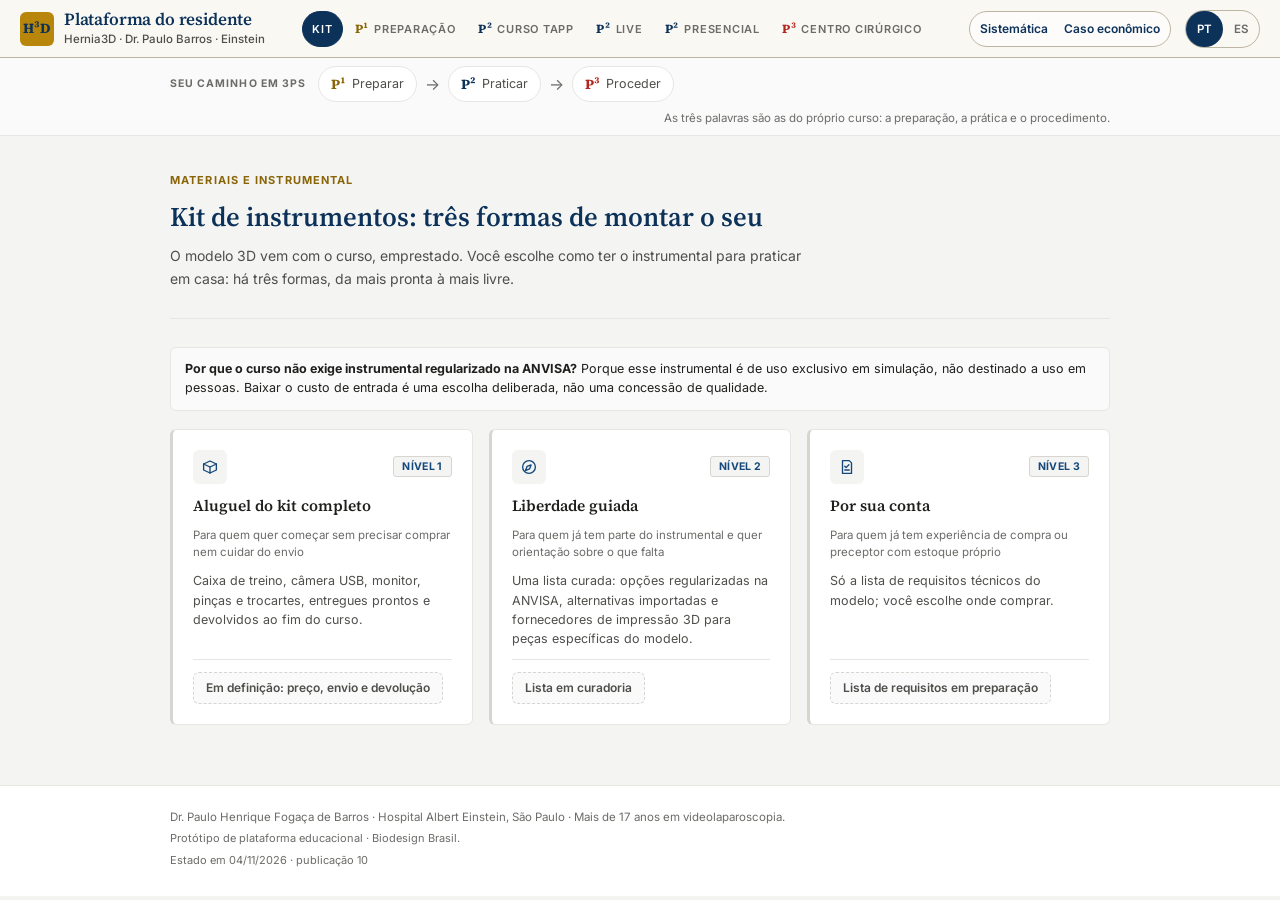
==== commit 1b9232b9: "Publicação 10: A lei dos mínimos A Direção ganha dois modos: Lei dos mínimos, que abre primeiro, e M" ====
--- a/index.html
+++ b/index.html
@@ -5,7 +5,7 @@
 <meta name="viewport" content="width=device-width, initial-scale=1.0">
 <title>Plataforma do residente · Hernia3D</title>
 <meta name="description" content="Domine o TAPP antes do primeiro paciente: curso de maestria em hérnia inguinal por videolaparoscopia, num modelo impresso em 3D. Teoria, prática autoguiada, live e encontro presencial com o preceptor.">
-<meta name="publicacao" content="9|2026-11-04">
+<meta name="publicacao" content="10|2026-11-04">
 <meta property="og:type" content="website">
 <meta property="og:title" content="Plataforma do residente · Hernia3D">
 <meta property="og:description" content="Domine o TAPP antes do primeiro paciente: curso de maestria em hérnia inguinal por videolaparoscopia, num modelo impresso em 3D.">
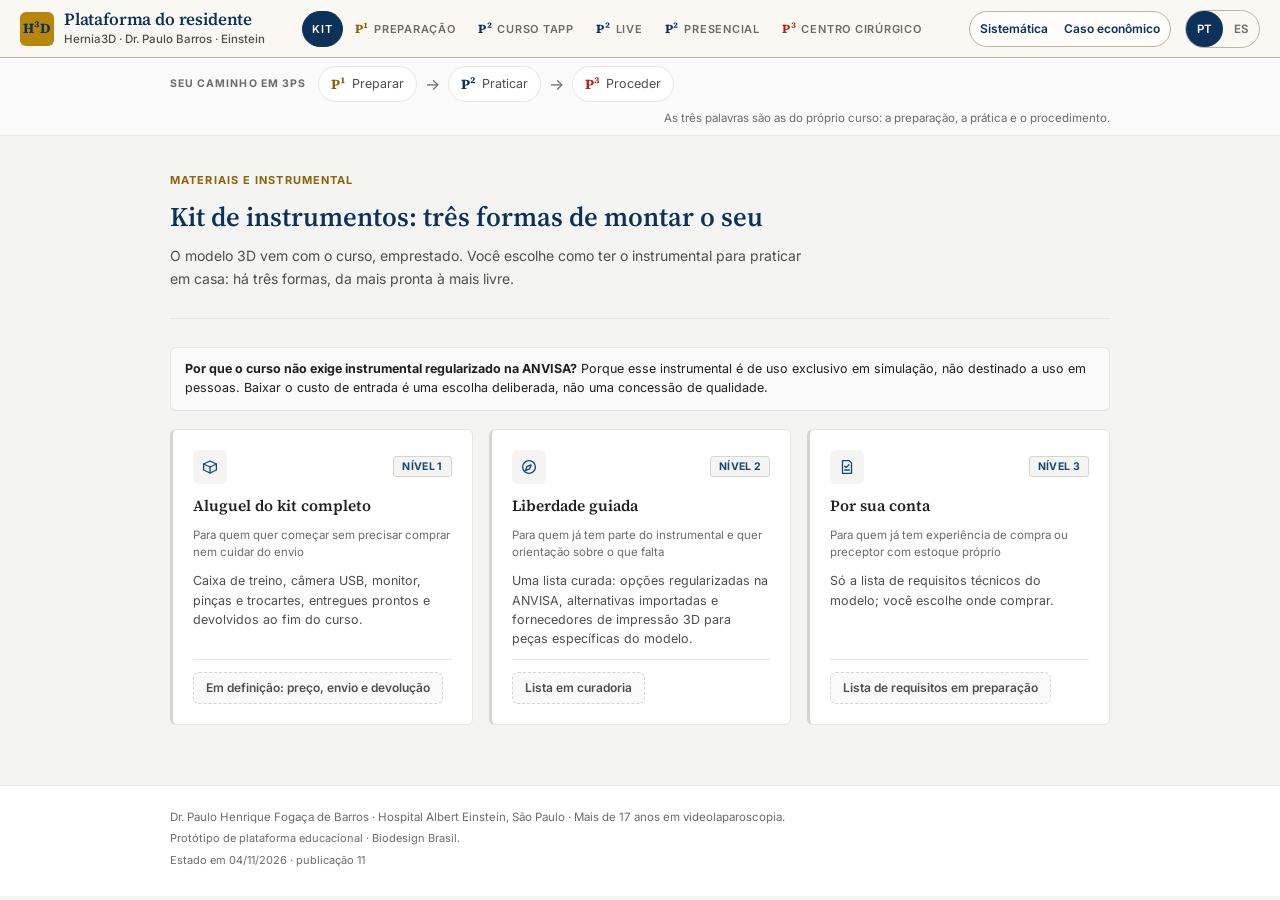
==== commit 0993ad0e: "Publicação 11: Os dois olhares da Direção A Direção abre com os dois lado a lado, como a 02: à esque" ====
--- a/index.html
+++ b/index.html
@@ -5,7 +5,7 @@
 <meta name="viewport" content="width=device-width, initial-scale=1.0">
 <title>Plataforma do residente · Hernia3D</title>
 <meta name="description" content="Domine o TAPP antes do primeiro paciente: curso de maestria em hérnia inguinal por videolaparoscopia, num modelo impresso em 3D. Teoria, prática autoguiada, live e encontro presencial com o preceptor.">
-<meta name="publicacao" content="10|2026-11-04">
+<meta name="publicacao" content="11|2026-11-04">
 <meta property="og:type" content="website">
 <meta property="og:title" content="Plataforma do residente · Hernia3D">
 <meta property="og:description" content="Domine o TAPP antes do primeiro paciente: curso de maestria em hérnia inguinal por videolaparoscopia, num modelo impresso em 3D.">
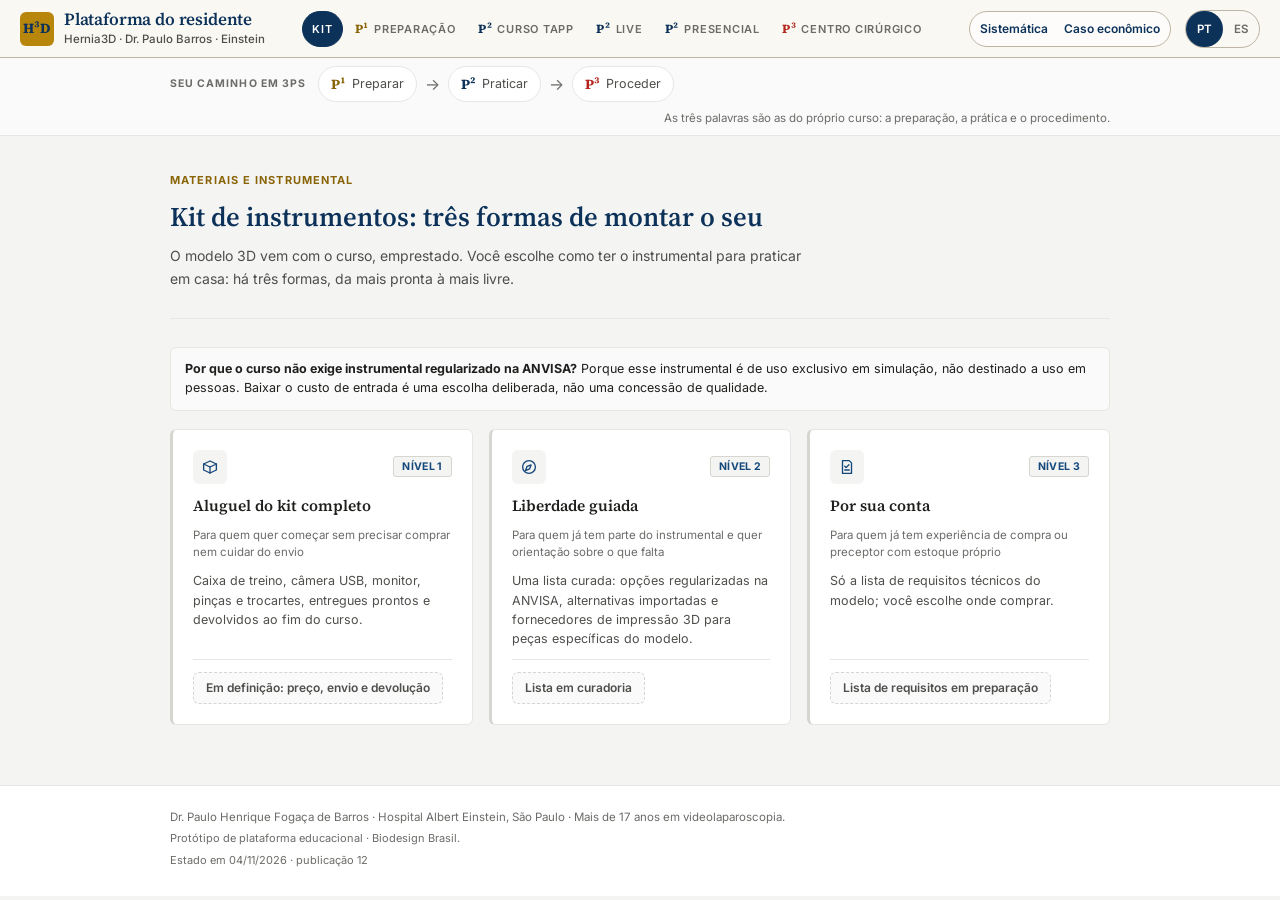
==== commit ef0c9041: "Publicação 12: Correção: a Direção só na sua aba Na publicação 11, o par da Direção aparecia por bai" ====
--- a/index.html
+++ b/index.html
@@ -5,7 +5,7 @@
 <meta name="viewport" content="width=device-width, initial-scale=1.0">
 <title>Plataforma do residente · Hernia3D</title>
 <meta name="description" content="Domine o TAPP antes do primeiro paciente: curso de maestria em hérnia inguinal por videolaparoscopia, num modelo impresso em 3D. Teoria, prática autoguiada, live e encontro presencial com o preceptor.">
-<meta name="publicacao" content="11|2026-11-04">
+<meta name="publicacao" content="12|2026-11-04">
 <meta property="og:type" content="website">
 <meta property="og:title" content="Plataforma do residente · Hernia3D">
 <meta property="og:description" content="Domine o TAPP antes do primeiro paciente: curso de maestria em hérnia inguinal por videolaparoscopia, num modelo impresso em 3D.">
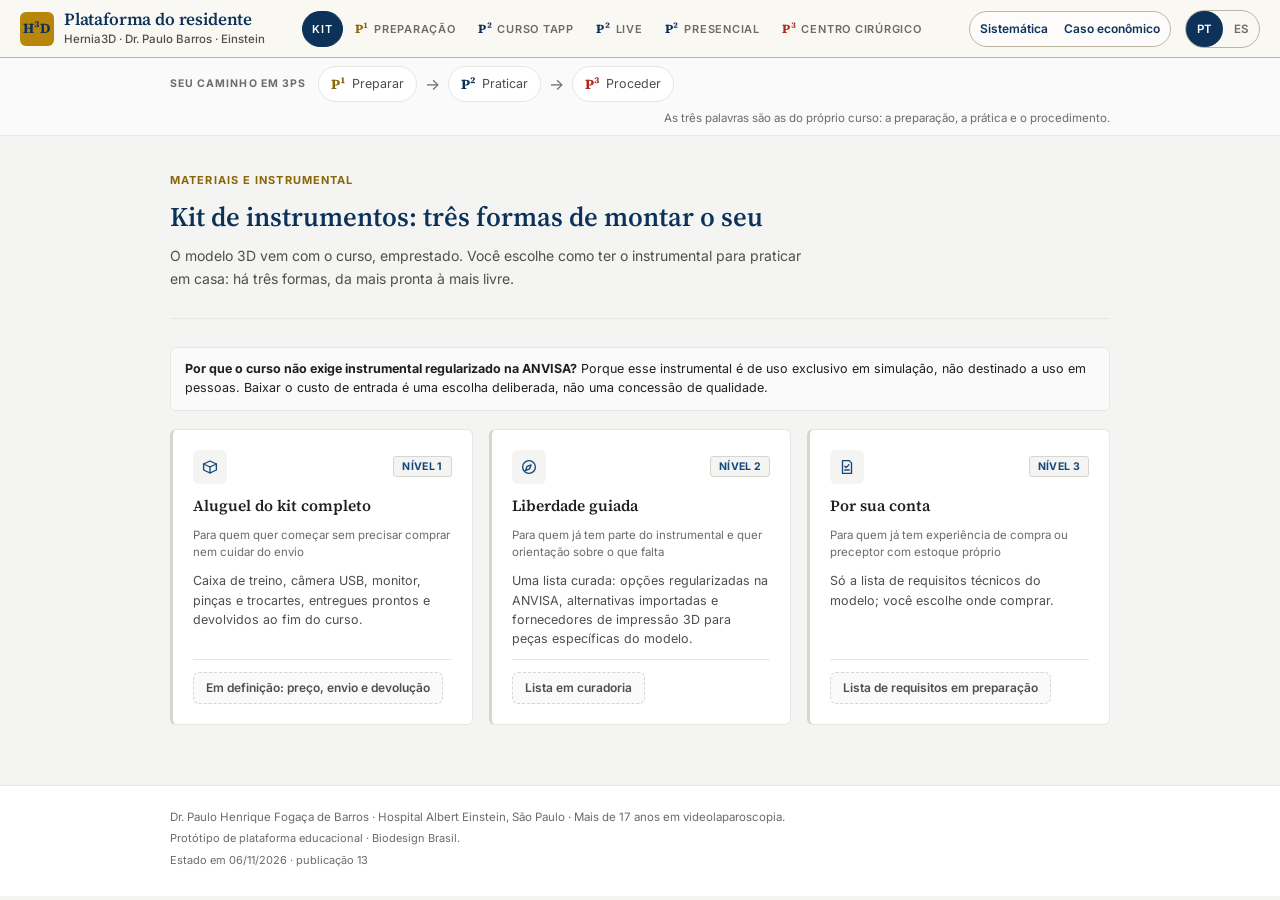
==== commit 12bed58c: "Publicação 13: A âncora e as quatro áreas A Sistemática passa a ter nove abas, na ordem do método: a" ====
--- a/index.html
+++ b/index.html
@@ -5,7 +5,7 @@
 <meta name="viewport" content="width=device-width, initial-scale=1.0">
 <title>Plataforma do residente · Hernia3D</title>
 <meta name="description" content="Domine o TAPP antes do primeiro paciente: curso de maestria em hérnia inguinal por videolaparoscopia, num modelo impresso em 3D. Teoria, prática autoguiada, live e encontro presencial com o preceptor.">
-<meta name="publicacao" content="12|2026-11-04">
+<meta name="publicacao" content="13|2026-11-06">
 <meta property="og:type" content="website">
 <meta property="og:title" content="Plataforma do residente · Hernia3D">
 <meta property="og:description" content="Domine o TAPP antes do primeiro paciente: curso de maestria em hérnia inguinal por videolaparoscopia, num modelo impresso em 3D.">
@@ -403,7 +403,11 @@
     .sources, .site-footer p, .site-footer .footer-note, .mapa-nota, .lang-switch button { font-size: 12px; }
     .trilha-p .rot, .evidence-badge, .live-card .tag, .bonus-card .tag, .crit li::before, .leg-mob b { font-size: 11px; }
   }
+  /* em moldura: a página aberta dentro de outra (a aba Quem da Sistemática mostra uma estação por vez). Saem o
+     cabeçalho, a faixa dos 3Ps e o rodapé: o menu é o de quem emoldura. Liga com ?moldura no endereço */
+  .em-moldura header.barra, .em-moldura .trilha-p, .em-moldura footer.site-footer { display: none; }
 </style>
+<script>if (/[?&]moldura\b/.test(location.search)) document.documentElement.classList.add('em-moldura');</script>
 </head>
 <body>
 <svg width="0" height="0" style="position:absolute" aria-hidden="true">
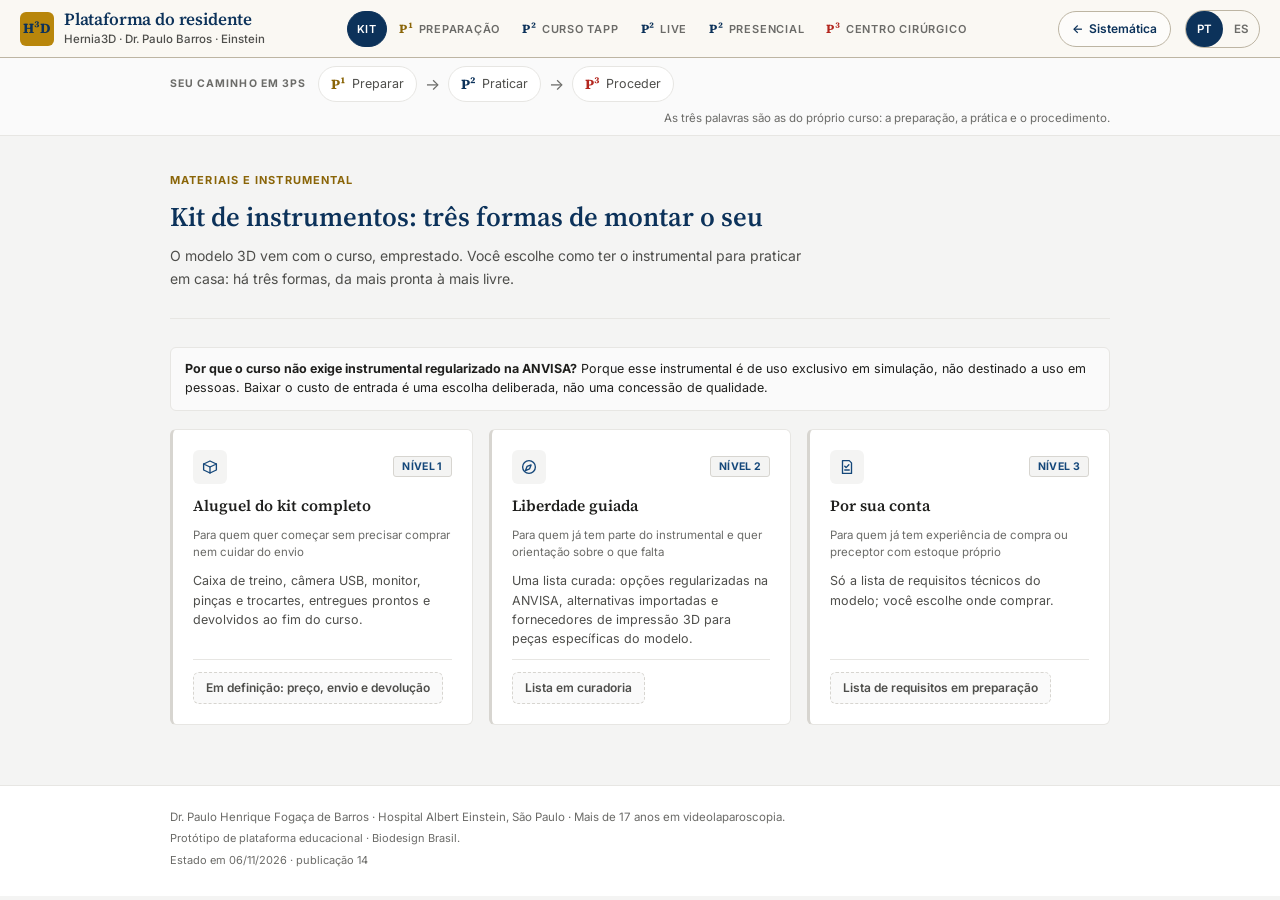
==== commit 1846e72e: "Publicação 14: A volta à Sistemática Na plataforma do residente e no caso econômico, o atalho para a" ====
--- a/index.html
+++ b/index.html
@@ -5,7 +5,7 @@
 <meta name="viewport" content="width=device-width, initial-scale=1.0">
 <title>Plataforma do residente · Hernia3D</title>
 <meta name="description" content="Domine o TAPP antes do primeiro paciente: curso de maestria em hérnia inguinal por videolaparoscopia, num modelo impresso em 3D. Teoria, prática autoguiada, live e encontro presencial com o preceptor.">
-<meta name="publicacao" content="13|2026-11-06">
+<meta name="publicacao" content="14|2026-11-06">
 <meta property="og:type" content="website">
 <meta property="og:title" content="Plataforma do residente · Hernia3D">
 <meta property="og:description" content="Domine o TAPP antes do primeiro paciente: curso de maestria em hérnia inguinal por videolaparoscopia, num modelo impresso em 3D.">
@@ -73,29 +73,17 @@
   .lang-switch button { background: transparent; border: none; border-radius: 999px; color: var(--neutral-600); font-family: inherit; font-size: 11.5px; font-weight: 600;
     min-height: 36px; min-width: 36px; padding: 0 11px; cursor: pointer; }
   .lang-switch button.active { background: var(--primary-dark); color: #fff; }
-  /* a triangulação: a marca H³D e as outras duas peças numa pílula só, a mesma da Sistemática e do caso econômico.
-     Com o painel fora do ar, o publicador marca o link dele com data-painel="revisao" e a dica "em revisão": o sublinhado tracejado */
-  .pecas { display: inline-flex; align-items: center; gap: 2px; min-height: 36px; padding: 3px 4px 3px 5px; border: 1px solid #BDB5A3; border-radius: 999px;
-    background: rgba(255,255,255,.6); font-size: 12px; white-space: nowrap; flex-shrink: 0; }
-  .pecas a { color: var(--primary-dark); font-weight: 600; text-decoration: none; padding: 5px 8px; border-radius: 999px; }
-  .pecas a:hover { background: #fff; text-decoration: underline; text-underline-offset: 3px; }
-  .pecas a[data-painel="revisao"] { text-decoration: underline dashed var(--error); text-underline-offset: 4px; }
-  .pecas .irma-mark { width: 24px; height: 24px; border-radius: 5px; background: var(--accent); color: var(--primary-dark);
-    font-family: var(--font-serif); font-weight: 700; font-size: 10px; display: flex; align-items: center; justify-content: center; }
-  /* até 1440px a pílula perde a segunda marca e encolhe: as abas continuam numa linha só, como antes da triangulação */
-  @media (max-width: 1440px) { .pecas { padding: 3px; } .pecas .irma-mark { display: none; } .pecas a { padding: 5px 7px; } }
+  /* a volta: a plataforma só aponta para a Sistemática, na aba que a mostra (3ª · Quem). Um botão, no lugar da pílula
+     das outras duas peças */
+  .volta-sis { display: inline-flex; align-items: center; gap: 6px; min-height: 36px; padding: 5px 13px; border: 1px solid #BDB5A3; border-radius: 999px;
+    background: rgba(255,255,255,.6); color: var(--primary-dark); font-size: 12px; font-weight: 600; text-decoration: none; white-space: nowrap; flex-shrink: 0; }
+  .volta-sis:hover { background: #fff; text-decoration: underline; text-underline-offset: 3px; }
   @media (max-width: 1440px) { header nav button { letter-spacing: .07em; padding: 6px 9px; } }
   /* até 1260px o menu desce para uma linha própria: nenhuma aba fica escondida */
   @media (max-width: 1260px) {
     header.barra { flex-wrap: wrap; padding: 8px 16px; gap: 6px 12px; }
     header nav { flex: 1 1 100%; order: 3; justify-content: flex-start; }
-    .pecas { margin-left: auto; }
-  }
-  /* as outras duas peças no celular: só os nomes, sem a segunda marca H³D */
-  @media (max-width: 760px) {
-    .pecas { padding: 2px 3px; }
-    .pecas .irma-mark { display: none; }
-    .pecas a { padding: 6px 7px; }
+    .volta-sis { margin-left: auto; }
   }
   /* celular (e um pouco acima, onde as seis abas já não cabem numa linha): o menu em duas linhas de três */
   @media (max-width: 700px) {
@@ -104,15 +92,21 @@
   }
   @media (max-width: 640px) {
     header.barra { padding: 8px 12px; gap: 6px 8px; }
-    /* a marca ocupa o que sobra na primeira linha e quebra o texto se faltar espaço; o idioma fica nela, e a pílula das
-       outras duas peças desce para uma linha só dela, centrada, para não espremer a marca */
+    /* a marca ocupa o que sobra na primeira linha e quebra o texto se faltar espaço; a volta à Sistemática e o idioma
+       ficam nela, à direita */
     .brand { gap: 8px; flex: 1 1 0; }
-    .lang-switch { order: 1; }
-    .pecas { order: 2; flex: 1 1 100%; justify-content: center; margin-left: 0; }
+    .volta-sis { order: 1; margin-left: 0; padding: 4px 10px; }
+    .lang-switch { order: 2; }
     header h1 { font-size: 15px; }
     header .subtitle { font-size: 12px; white-space: normal; }
     header .subtitle .sub-marca { display: none; }
     .lang-switch button { padding: 0 9px; }
+  }
+  /* celular estreito (até 480px): a marca fica com a primeira linha inteira, para o nome não quebrar em três; a volta à
+     Sistemática e o idioma descem para a segunda, uma em cada ponta */
+  @media (max-width: 480px) {
+    .brand { flex: 1 1 100%; }
+    .lang-switch { margin-left: auto; }
   }
 
   .container { max-width: 980px; margin: 0 auto; padding: 32px 20px 60px; }
@@ -421,7 +415,7 @@
   </defs>
 </svg>
 
-<!-- uma barra só, como na Sistemática e nas peças irmãs: a marca, as abas, o atalho para as outras duas peças e o idioma -->
+<!-- uma barra só, como na Sistemática e nas peças irmãs: a marca, as abas, a volta à Sistemática e o idioma -->
 <header class="barra">
   <div class="brand">
     <div class="brand-mark" aria-hidden="true">H³D</div>
@@ -438,12 +432,9 @@
     <button type="button" data-tab="presencial"><span class="nav-p k1">P²</span><span data-i18n="navPresencial">Presencial</span></button>
     <button type="button" data-tab="cirurgia"><span class="nav-p k2">P³</span><span data-i18n="navCirurgia">Centro cirúrgico</span></button>
   </nav>
-  <!-- a triangulação: cada peça aponta para as outras duas. Na publicação, os endereços do vault viram os do site -->
-  <div class="pecas" role="group" aria-label="As outras peças do Hernia3D" data-i18n-aria="pecasAria">
-    <span class="irma-mark" aria-hidden="true">H³D</span>
-    <a href="sistematica/" data-irma>Sistemática</a>
-    <a href="caso-economico/" data-painel><span data-i18n="pecaCaso">Caso econômico</span></a>
-  </div>
+  <!-- a volta: a plataforma só aponta para a Sistemática, na aba que a mostra (3ª · Quem), na estação aberta. Na publicação,
+       o endereço do vault vira o do site -->
+  <a class="volta-sis" href="sistematica/?vista=plataforma" data-irma aria-label="Voltar à Sistemática" data-i18n-aria="voltaSis"><span aria-hidden="true">←</span> Sistemática</a>
   <div class="lang-switch" role="group" aria-label="Idioma">
     <button type="button" id="lang-pt" class="active" aria-pressed="true" lang="pt" onclick="setLanguage('pt')">PT</button>
     <button type="button" id="lang-es" aria-pressed="false" lang="es" onclick="setLanguage('es')">ES</button>
@@ -899,9 +890,7 @@
     navLive: "Live",
     navPresencial: "Presencial",
     navCirurgia: "Centro cirúrgico",
-    pecasAria: "As outras peças do Hernia3D",
-    pecaCaso: "Caso econômico",
-    pecaCasoRevisao: "Em revisão: volta quando o preço for definido",
+    voltaSis: "Voltar à Sistemática",
     trilhaRot: "Seu caminho em 3Ps",
     p1Nome: "Preparar", p2Nome: "Praticar", p3Nome: "Proceder",
     trilhaDica: "As três palavras são as do próprio curso: a preparação, a prática e o procedimento.",
@@ -1066,9 +1055,7 @@
     navLive: "En vivo",
     navPresencial: "Presencial",
     navCirurgia: "Quirófano",
-    pecasAria: "Las otras piezas de Hernia3D",
-    pecaCaso: "Caso económico",
-    pecaCasoRevisao: "En revisión: vuelve cuando se defina el precio",
+    voltaSis: "Volver a la Sistemática",
     trilhaRot: "Tu camino en 3P",
     p1Nome: "Preparar", p2Nome: "Practicar", p3Nome: "Proceder",
     trilhaDica: "Las tres palabras son las del propio curso: la preparación, la práctica y el procedimiento.",
@@ -1259,11 +1246,6 @@
     const key = el.getAttribute('data-i18n-aria');
     if (dict[key]) el.setAttribute('aria-label', dict[key]);
   });
-  // a dica de um link (o do caso econômico em revisão, que o publicador marca) também troca de idioma
-  document.querySelectorAll('[data-i18n-title]').forEach(el => {
-    const key = el.getAttribute('data-i18n-title');
-    if (dict[key]) el.setAttribute('title', dict[key]);
-  });
   carimbo(dict);
   renderCe();
   renderMapas();
@@ -1300,6 +1282,9 @@
     if (on) b.setAttribute('aria-current', 'page'); else b.removeAttribute('aria-current');
   });
   marcaTrilha(name);
+  // a volta à Sistemática leva à estação aberta: a aba 3ª · Quem, no mesmo passo (a base é o endereço escrito no HTML)
+  const vs = document.querySelector('.volta-sis');
+  if (vs) { vs.dataset.base = vs.dataset.base || vs.getAttribute('href'); vs.setAttribute('href', vs.dataset.base + '&item=' + name); }
   if (focoNoTitulo) {
     focoNoTitulo = false;
     const t = document.querySelector('#tab-' + name + ' .hero h2');
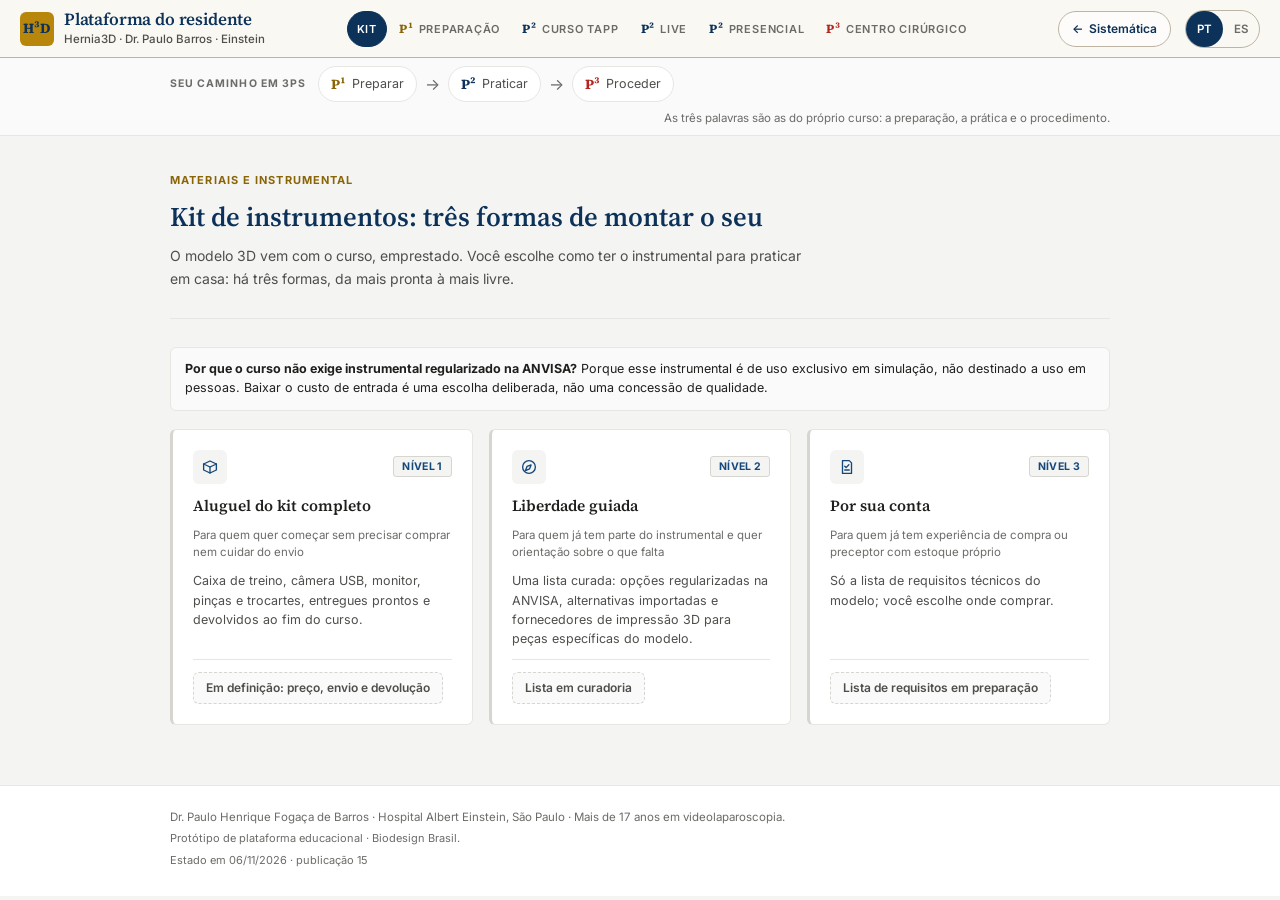
==== commit f5dae60c: "Publicação 15: O rodapé sem o carimbo Na Sistemática, sai do rodapé a linha com a data, o número da " ====
--- a/index.html
+++ b/index.html
@@ -5,7 +5,7 @@
 <meta name="viewport" content="width=device-width, initial-scale=1.0">
 <title>Plataforma do residente · Hernia3D</title>
 <meta name="description" content="Domine o TAPP antes do primeiro paciente: curso de maestria em hérnia inguinal por videolaparoscopia, num modelo impresso em 3D. Teoria, prática autoguiada, live e encontro presencial com o preceptor.">
-<meta name="publicacao" content="14|2026-11-06">
+<meta name="publicacao" content="15|2026-11-06">
 <meta property="og:type" content="website">
 <meta property="og:title" content="Plataforma do residente · Hernia3D">
 <meta property="og:description" content="Domine o TAPP antes do primeiro paciente: curso de maestria em hérnia inguinal por videolaparoscopia, num modelo impresso em 3D.">
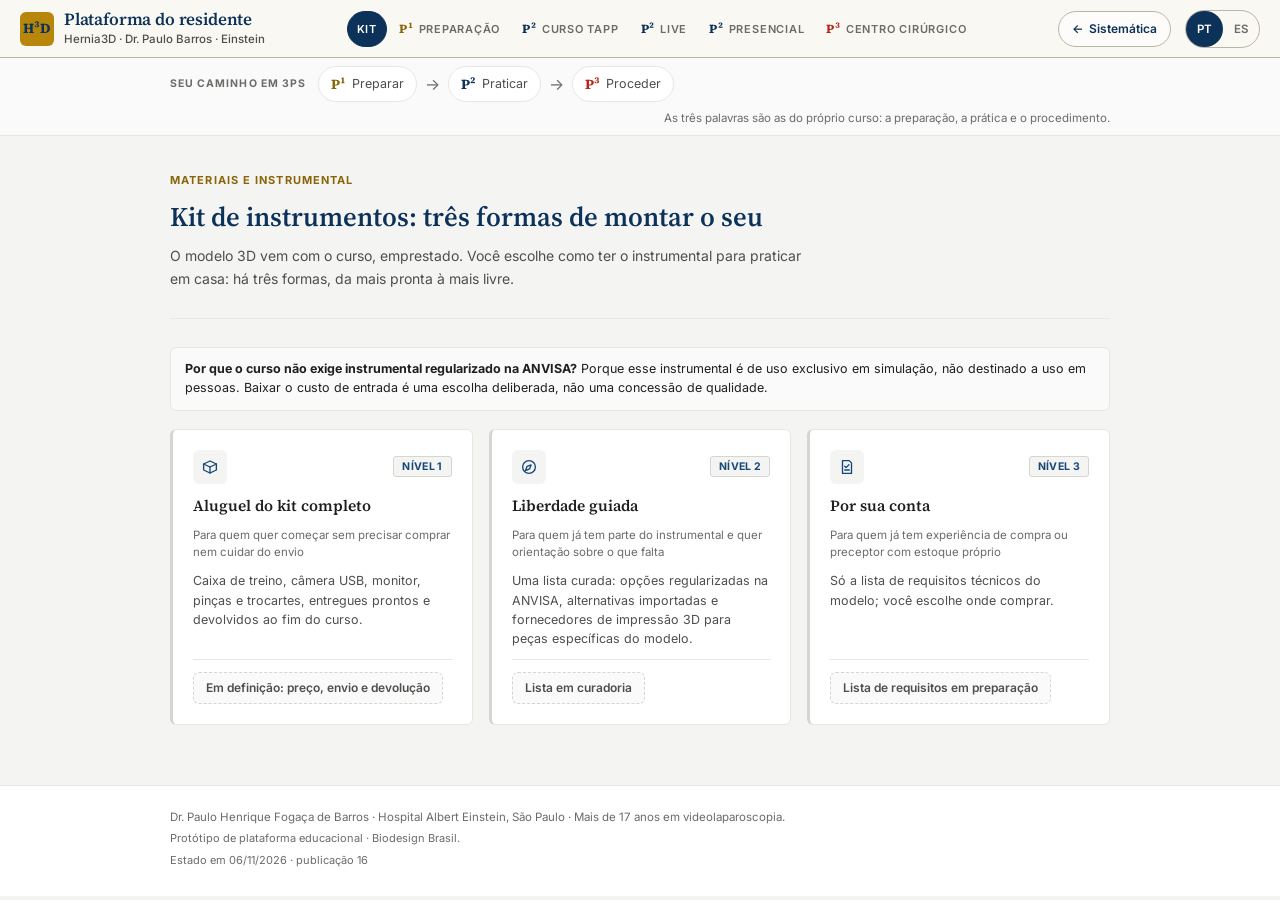
==== commit 4ac2578b: "Publicação 16: O escudo da âncora O símbolo da âncora deixa de ser o losango e passa a ser um escudo" ====
--- a/index.html
+++ b/index.html
@@ -5,7 +5,7 @@
 <meta name="viewport" content="width=device-width, initial-scale=1.0">
 <title>Plataforma do residente · Hernia3D</title>
 <meta name="description" content="Domine o TAPP antes do primeiro paciente: curso de maestria em hérnia inguinal por videolaparoscopia, num modelo impresso em 3D. Teoria, prática autoguiada, live e encontro presencial com o preceptor.">
-<meta name="publicacao" content="15|2026-11-06">
+<meta name="publicacao" content="16|2026-11-06">
 <meta property="og:type" content="website">
 <meta property="og:title" content="Plataforma do residente · Hernia3D">
 <meta property="og:description" content="Domine o TAPP antes do primeiro paciente: curso de maestria em hérnia inguinal por videolaparoscopia, num modelo impresso em 3D.">
